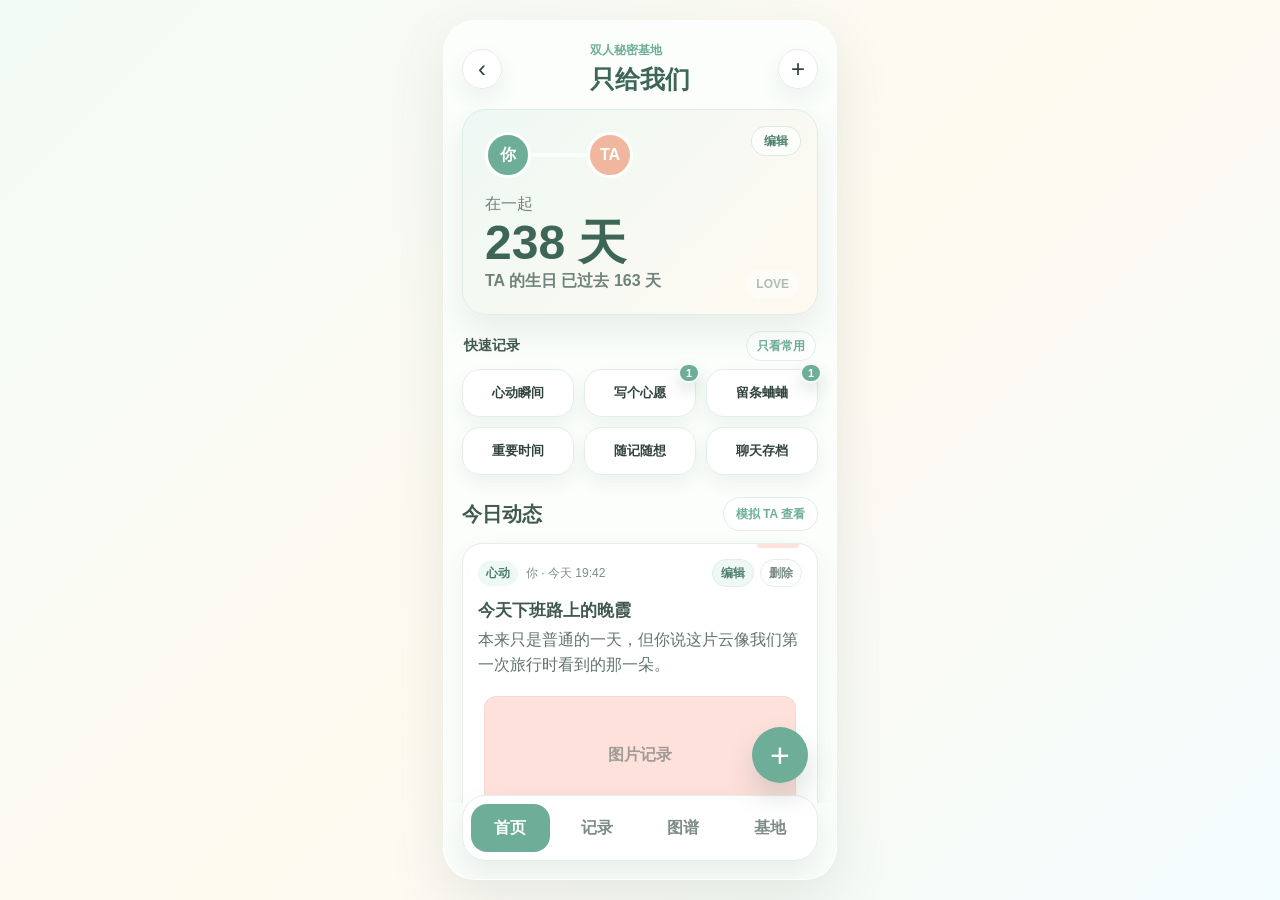
==== only-us-standalone.html @ 249660b0 "Update relationship app prototype" ====
﻿<!doctype html>
<html lang="zh-CN">
  <head>
    <meta charset="UTF-8" />
    <meta name="viewport" content="width=device-width, initial-scale=1.0" />
    <title>只给我们</title>
    <style>
:root {
  color-scheme: light;
  --bg: #f7fbf8;
  --surface: #ffffff;
  --ink: #31433d;
  --muted: #7d8d86;
  --line: #e3eee8;
  --primary: #6eae99;
  --primary-soft: #eef8f4;
  --rose-soft: #fff0ee;
  --cream-soft: #fff7df;
  --blue-soft: #eef8fb;
  --lavender-soft: #f6f3fb;
  --shadow: 0 20px 56px rgba(67, 101, 90, 0.12);
}

* {
  box-sizing: border-box;
}

body {
  min-height: 100vh;
  margin: 0;
  display: grid;
  place-items: center;
  background: linear-gradient(135deg, #f2fbf6 0%, #fffaf0 52%, #f2fbfd 100%);
  color: var(--ink);
  font-family:
    -apple-system, BlinkMacSystemFont, "Segoe UI", "PingFang SC", "Microsoft YaHei",
    sans-serif;
}

button,
input,
textarea {
  font: inherit;
}

button {
  cursor: pointer;
}

.phone-shell {
  width: min(430px, 100vw);
  min-height: 100vh;
  padding: 18px;
  display: grid;
  place-items: center;
}

.app-screen {
  position: relative;
  width: 100%;
  height: min(860px, calc(100vh - 36px));
  min-height: 680px;
  overflow: hidden;
  border: 1px solid rgba(255, 255, 255, 0.9);
  border-radius: 32px;
  background: #fbfefb;
  box-shadow: var(--shadow);
}

.topbar {
  height: 88px;
  padding: 18px 18px 10px;
  display: flex;
  align-items: center;
  justify-content: space-between;
}

.topbar h1,
.modal-header h2,
.section-heading h2,
.base-card h2 {
  margin: 0;
  letter-spacing: 0;
}

.topbar h1 {
  color: #3d6659;
  font-size: 25px;
}

.eyebrow {
  margin: 0 0 4px;
  color: var(--primary);
  font-size: 12px;
  font-weight: 800;
}

.icon-button {
  width: 40px;
  height: 40px;
  border: 1px solid var(--line);
  border-radius: 999px;
  background: rgba(255, 255, 255, 0.92);
  color: var(--ink);
  font-size: 24px;
  box-shadow: 0 10px 22px rgba(67, 101, 90, 0.08);
}

.view {
  display: none;
  height: calc(100% - 164px);
  padding: 0 18px 96px;
  overflow-y: auto;
}

.view.active {
  display: block;
}

.hero-panel {
  position: relative;
  overflow: hidden;
  padding: 22px;
  border: 1px solid #dceee6;
  border-radius: 24px;
  background: linear-gradient(135deg, #eef8f4 0%, #fffaf0 100%);
  box-shadow: 0 16px 34px rgba(67, 101, 90, 0.1);
}

.hero-edit {
  position: absolute;
  top: 16px;
  right: 16px;
  z-index: 1;
  min-height: 30px;
  padding: 0 12px;
  border: 1px solid rgba(110, 174, 153, 0.24);
  border-radius: 999px;
  background: rgba(255, 255, 255, 0.72);
  color: #4f806f;
  font-size: 12px;
  font-weight: 900;
}

.hero-panel::after {
  content: "LOVE";
  position: absolute;
  right: 18px;
  bottom: 16px;
  padding: 7px 10px;
  border-radius: 999px;
  background: rgba(255, 255, 255, 0.58);
  color: rgba(61, 102, 89, 0.42);
  font-size: 12px;
  font-weight: 900;
}

.avatar-row {
  display: flex;
  align-items: center;
  margin-bottom: 16px;
}

.avatar {
  width: 46px;
  height: 46px;
  display: grid;
  place-items: center;
  border: 3px solid #fff;
  border-radius: 50%;
  background: var(--primary);
  color: #fff;
  font-weight: 900;
}

.avatar.soft {
  background: #f0b79e;
}

.bind-line {
  width: 56px;
  height: 4px;
  border-radius: 999px;
  background: rgba(255, 255, 255, 0.8);
}

.hero-panel p {
  margin: 0;
  color: #6f827b;
}

.hero-panel strong {
  display: block;
  margin: 4px 0;
  color: #3d6659;
  font-size: 48px;
  line-height: 1;
}

#togetherDays {
  color: inherit;
  font-weight: inherit;
}

.hero-panel span {
  color: #6f827b;
  font-weight: 800;
}

.quick-header {
  display: flex;
  align-items: center;
  justify-content: space-between;
  margin: 16px 2px 8px;
  color: #405950;
  font-size: 14px;
  font-weight: 900;
}

.quick-header button {
  min-height: 30px;
  padding: 0 10px;
  border: 1px solid var(--line);
  border-radius: 999px;
  background: rgba(255, 255, 255, 0.86);
  color: var(--primary);
  font-size: 12px;
  font-weight: 900;
}

.join-card {
  display: grid;
  gap: 14px;
  margin-top: 18px;
  padding: 24px;
  border: 1px solid #dceee6;
  border-radius: 26px;
  background: linear-gradient(135deg, #ffffff 0%, #eef8f4 100%);
  box-shadow: 0 16px 34px rgba(67, 101, 90, 0.1);
}

.join-card h2 {
  margin: 0;
  color: #3d6659;
  font-size: 25px;
}

.join-card p {
  margin: 0;
  color: var(--muted);
  line-height: 1.6;
}

.join-field {
  margin-bottom: 0;
}

.text-button {
  min-height: 42px;
  border: 0;
  background: transparent;
  color: var(--primary);
  font-weight: 900;
}

.quick-strip {
  display: grid;
  grid-template-columns: repeat(3, minmax(0, 1fr));
  gap: 10px;
  margin: 0 0 22px;
}

.quick-strip.collapsed .optional-action {
  display: none;
}

.quick-action,
.section-heading button,
.type-picker button,
.media-button {
  border: 1px solid var(--line);
  background: rgba(255, 255, 255, 0.9);
  color: var(--ink);
}

.quick-action {
  position: relative;
  min-width: 0;
  min-height: 48px;
  border-radius: 18px;
  font-size: 13px;
  font-weight: 850;
  box-shadow: 0 8px 18px rgba(67, 101, 90, 0.07);
}

.quick-action:hover,
.record-folder:hover {
  transform: translateY(-1px);
}

.unread-badge {
  position: absolute;
  top: -7px;
  right: -5px;
  min-width: 20px;
  height: 20px;
  display: none;
  align-items: center;
  justify-content: center;
  padding: 0 6px;
  border: 2px solid rgba(255, 255, 255, 0.96);
  border-radius: 999px;
  background: var(--primary);
  color: #fff;
  font-size: 11px;
  font-weight: 900;
  line-height: 1;
  box-shadow: 0 8px 16px rgba(67, 101, 90, 0.16);
}

.unread-badge.show {
  display: flex;
}

.section-heading {
  display: flex;
  align-items: center;
  justify-content: space-between;
  margin-bottom: 12px;
}

.section-heading.roomy {
  margin: 10px 0 18px;
}

.section-heading.compact {
  margin-top: 18px;
}

.section-heading h2 {
  color: #405950;
  font-size: 20px;
}

.section-heading button {
  min-height: 34px;
  padding: 0 12px;
  border-radius: 999px;
  color: var(--primary);
  font-size: 12px;
  font-weight: 850;
}

.feed {
  display: grid;
  gap: 12px;
}

.feed-card {
  position: relative;
  padding: 15px;
  border: 1px solid var(--line);
  border-radius: 20px;
  background: rgba(255, 255, 255, 0.92);
  box-shadow: 0 10px 24px rgba(67, 101, 90, 0.07);
}

.feed-card::before {
  content: "";
  position: absolute;
  top: 0;
  right: 18px;
  width: 42px;
  height: 4px;
  border-radius: 0 0 999px 999px;
  background: var(--card-color, var(--primary-soft));
}

.feed-top,
.feed-meta,
.read-state {
  display: flex;
  align-items: center;
}

.feed-top {
  justify-content: space-between;
  gap: 12px;
}

.entry-actions {
  display: flex;
  flex-wrap: wrap;
  gap: 6px;
  justify-content: flex-end;
  max-width: 58%;
  flex-shrink: 0;
}

.entry-actions button {
  min-height: 28px;
  padding: 0 8px;
  border: 1px solid var(--line);
  border-radius: 999px;
  background: #fff;
  color: var(--muted);
  font-size: 12px;
  font-weight: 850;
}

.entry-actions button:first-child {
  background: var(--primary-soft);
  color: #4f806f;
}

.entry-actions .stamp-action {
  border-color: #f0d7a4;
  background: #fff7df;
  color: #8a6a22;
  box-shadow: 0 8px 16px rgba(138, 106, 34, 0.1);
}

.entry-actions .undo-stamp-action {
  border-color: #dceee6;
  background: #f8fcfa;
  color: #6f827b;
}

.feed-meta {
  gap: 8px;
  min-width: 0;
  flex-wrap: wrap;
  color: var(--muted);
  font-size: 12px;
}

.tag {
  padding: 4px 8px;
  border-radius: 999px;
  background: var(--primary-soft);
  color: #4f806f;
  font-weight: 850;
}

.feed-card h3 {
  margin: 12px 0 6px;
  color: #405950;
  font-size: 17px;
}

.date-pill {
  width: fit-content;
  max-width: 100%;
  margin: 0 0 8px;
  padding: 7px 10px;
  border-radius: 999px;
  background: var(--cream-soft);
  color: #82672c;
  font-size: 12px;
  font-weight: 900;
}

.wish-stamp {
  width: fit-content;
  margin: 0 0 8px;
  padding: 7px 12px;
  border: 2px solid #e7bd66;
  border-radius: 999px;
  color: #8a6a22;
  background: #fff7df;
  font-size: 13px;
  font-weight: 900;
  box-shadow: 0 8px 18px rgba(138, 106, 34, 0.12);
  transform: rotate(-4deg);
}

.feed-card p {
  margin: 0;
  color: #63736e;
  line-height: 1.55;
}

.whisper-cover {
  display: grid;
  gap: 8px;
  margin-top: 10px;
  padding: 16px;
  border: 1px dashed #d8cbe2;
  border-radius: 18px;
  background:
    repeating-linear-gradient(135deg, rgba(225, 212, 233, 0.42) 0 8px, rgba(255, 255, 255, 0.62) 8px 16px),
    #fbf8fc;
  color: #6d5d73;
  text-align: center;
}

.whisper-cover strong {
  color: #4f4058;
  font-size: 15px;
}

.whisper-cover span {
  color: #7e7184;
  font-size: 12px;
  font-weight: 850;
  line-height: 1.5;
}

.whisper-cover button {
  width: fit-content;
  min-height: 34px;
  justify-self: center;
  padding: 0 14px;
  border: 0;
  border-radius: 999px;
  background: #8d7897;
  color: #fff;
  font-size: 12px;
  font-weight: 900;
}

.photo-strip {
  height: 132px;
  margin-top: 12px;
  border: 6px solid #fff;
  border-radius: 18px;
  background: var(--card-color, var(--primary-soft));
  display: grid;
  place-items: center;
  color: rgba(64, 85, 79, 0.5);
  font-weight: 850;
  box-shadow: inset 0 0 0 1px rgba(67, 101, 90, 0.06);
}

.entry-image {
  display: block;
  width: 100%;
  max-height: 220px;
  margin-top: 12px;
  border: 6px solid #fff;
  border-radius: 18px;
  object-fit: cover;
  box-shadow: inset 0 0 0 1px rgba(67, 101, 90, 0.06);
}

.voice-pill {
  display: flex;
  align-items: center;
  gap: 10px;
  width: fit-content;
  margin-top: 12px;
  padding: 10px 14px;
  border-radius: 999px;
  background: var(--primary-soft);
  color: #4f806f;
  font-weight: 850;
}

.voice-pill::before {
  content: "";
  width: 10px;
  height: 10px;
  border-radius: 50%;
  background: currentColor;
}

.entry-audio {
  width: 100%;
  margin-top: 12px;
}

.read-state {
  justify-content: space-between;
  margin-top: 14px;
  padding-top: 12px;
  border-top: 1px solid var(--line);
  color: var(--muted);
  font-size: 12px;
  font-weight: 800;
}

.read-state strong {
  color: #5f9a86;
}

.reaction-row {
  display: flex;
  flex-wrap: wrap;
  gap: 8px;
  margin-top: 10px;
}

.reaction-row button {
  min-height: 32px;
  display: inline-flex;
  align-items: center;
  gap: 5px;
  padding: 0 10px;
  border: 1px solid #e3eee8;
  border-radius: 999px;
  background: #fff;
  color: #7d8d86;
  font-size: 12px;
  font-weight: 850;
}

.reaction-row button.active {
  border-color: #b8dacd;
  background: #eef8f4;
  color: #4f806f;
  box-shadow: 0 8px 16px rgba(67, 101, 90, 0.08);
}

.reaction-row span {
  font-size: 15px;
  line-height: 1;
}

.reaction-row em {
  font-style: normal;
}

.graph-summary {
  display: grid;
  gap: 6px;
  margin-bottom: 14px;
  padding: 14px;
  border: 1px solid var(--line);
  border-radius: 18px;
  background: rgba(255, 255, 255, 0.88);
  color: var(--muted);
  font-size: 13px;
  line-height: 1.5;
}

.graph-summary strong {
  color: #405950;
  font-size: 16px;
}

.graph-stage {
  position: relative;
  height: 230px;
  margin-bottom: 8px;
  overflow: hidden;
  border: 1px solid var(--line);
  border-radius: 24px;
  background:
    linear-gradient(90deg, rgba(227, 238, 232, 0.52) 1px, transparent 1px),
    linear-gradient(rgba(227, 238, 232, 0.52) 1px, transparent 1px),
    rgba(255, 255, 255, 0.86);
  background-size: 38px 38px;
}

.graph-stage::before,
.graph-stage::after {
  content: "";
  position: absolute;
  inset: 48px 42px;
  border: 1px dashed rgba(110, 174, 153, 0.25);
  border-radius: 50%;
}

.graph-stage::after {
  inset: 76px 78px;
}

.graph-node {
  position: absolute;
  width: var(--size);
  height: var(--size);
  transform: translate(-50%, -50%);
  border: 1px solid #d8ebe4;
  border-radius: 50%;
  background: #fff;
  color: #4f806f;
  font-size: 12px;
  font-weight: 900;
  box-shadow: 0 10px 22px rgba(67, 101, 90, 0.1);
}

.graph-node.active {
  border-color: var(--primary);
  background: var(--primary-soft);
  color: #335f50;
}

.keyword-list {
  display: grid;
  gap: 10px;
}

.keyword-card {
  display: grid;
  grid-template-columns: 1fr auto;
  gap: 10px;
  align-items: center;
  padding: 12px;
  border: 1px solid var(--line);
  border-radius: 18px;
  background: rgba(255, 255, 255, 0.92);
}

.keyword-card.active {
  border-color: #b8dacd;
  background: #f8fcfa;
}

.keyword-main {
  min-width: 0;
  border: 0;
  background: transparent;
  color: var(--ink);
  text-align: left;
}

.keyword-main strong,
.keyword-main span {
  display: block;
}

.keyword-main strong {
  margin-bottom: 4px;
  color: #405950;
  font-size: 15px;
}

.keyword-main span {
  overflow: hidden;
  color: var(--muted);
  font-size: 12px;
  text-overflow: ellipsis;
  white-space: nowrap;
}

.keyword-actions {
  display: flex;
  gap: 6px;
}

.keyword-actions button {
  min-height: 32px;
  padding: 0 9px;
  border: 1px solid var(--line);
  border-radius: 999px;
  background: #fff;
  color: var(--muted);
  font-size: 12px;
  font-weight: 850;
}

.keyword-actions button:first-child {
  background: var(--primary-soft);
  color: #4f806f;
}

.related-panel {
  margin-top: 14px;
  padding: 14px;
  border: 1px solid var(--line);
  border-radius: 20px;
  background: rgba(255, 255, 255, 0.9);
}

.related-item {
  display: grid;
  gap: 4px;
  padding: 10px 0;
  border-top: 1px solid var(--line);
}

.related-item:first-child {
  border-top: 0;
}

.related-item strong {
  color: #405950;
  font-size: 14px;
}

.related-item span,
.empty-text {
  color: var(--muted);
  font-size: 12px;
}

.record-grid {
  display: grid;
  gap: 10px;
  margin-bottom: 16px;
}

.record-grid[hidden] {
  display: none;
}

.record-folder {
  position: relative;
  min-height: 94px;
  display: grid;
  grid-template-columns: 42px 1fr auto;
  gap: 12px;
  align-items: center;
  overflow: hidden;
  padding: 14px;
  border: 1px solid var(--line);
  border-radius: 20px;
  background: rgba(255, 255, 255, 0.92);
  color: var(--ink);
  text-align: left;
  box-shadow: 0 10px 24px rgba(67, 101, 90, 0.07);
}

.record-folder::before {
  content: "";
  position: absolute;
  inset: 0 auto 0 0;
  width: 5px;
  background: var(--folder-color);
}

.record-folder::after {
  content: "";
  position: absolute;
  right: 0;
  bottom: 0;
  width: var(--folder-size);
  height: 4px;
  border-radius: 999px 0 0 0;
  background: var(--folder-color);
}

.folder-icon {
  width: 42px;
  height: 42px;
  display: grid;
  place-items: center;
  border-radius: 14px;
  background: var(--folder-color);
  font-size: 21px;
}

.folder-main {
  min-width: 0;
  display: block;
}

.folder-main strong,
.folder-main em {
  display: block;
}

.folder-main strong {
  color: #405950;
  font-size: 16px;
}

.folder-main em {
  margin-top: 4px;
  overflow: hidden;
  color: var(--muted);
  font-size: 12px;
  font-style: normal;
  text-overflow: ellipsis;
  white-space: nowrap;
}

.folder-stats {
  display: grid;
  justify-items: end;
  color: var(--muted);
}

.folder-stats b {
  color: #405950;
  font-size: 22px;
}

.folder-stats small {
  font-size: 11px;
  font-weight: 900;
}

.folder-badge {
  position: absolute;
  top: 10px;
  right: 10px;
  min-width: 18px;
  height: 18px;
  display: grid;
  place-items: center;
  padding: 0 5px;
  border-radius: 999px;
  background: var(--primary);
  color: #fff;
  font-size: 10px;
  font-style: normal;
  font-weight: 900;
}

.folder-comments {
  grid-column: 2 / -1;
  width: fit-content;
  padding: 4px 8px;
  border-radius: 999px;
  background: var(--primary-soft);
  color: #4f806f;
  font-size: 11px;
  font-weight: 900;
}

.record-detail {
  display: grid;
  gap: 12px;
}

.record-detail-head {
  display: flex;
  align-items: center;
  gap: 12px;
  padding: 14px;
  border: 1px solid var(--line);
  border-radius: 20px;
  background: rgba(255, 255, 255, 0.88);
}

.record-detail-head > div {
  min-width: 0;
  flex: 1;
}

.record-detail-head h3 {
  margin: 0 0 4px;
  color: #405950;
  font-size: 18px;
}

.record-detail-head span {
  color: var(--muted);
  font-size: 12px;
  font-weight: 850;
}

.record-detail-head button {
  min-height: 36px;
  flex-shrink: 0;
  padding: 0 13px;
  border: 0;
  border-radius: 999px;
  background: var(--primary);
  color: #fff;
  font-size: 12px;
  font-weight: 900;
}

.record-detail-head .record-back {
  width: 42px;
  padding: 0;
  border: 1px solid var(--line);
  background: #fff;
  color: var(--primary);
}

.record-empty-state {
  display: grid;
  gap: 6px;
  padding: 18px;
  border: 1px dashed #cfe4dc;
  border-radius: 18px;
  background: rgba(255, 255, 255, 0.7);
  color: var(--muted);
  text-align: center;
}

.record-empty-state strong {
  color: #405950;
  font-size: 15px;
}

.record-empty-state span {
  font-size: 12px;
  line-height: 1.5;
}

.record-history {
  display: grid;
  gap: 10px;
}

.compact-card {
  padding: 13px;
  border-radius: 18px;
  box-shadow: 0 8px 18px rgba(67, 101, 90, 0.06);
}

.comment-thread {
  display: grid;
  gap: 8px;
  margin-top: 12px;
  padding-top: 12px;
  border-top: 1px solid var(--line);
}

.comment-item {
  display: grid;
  grid-template-columns: auto 1fr;
  gap: 8px;
  align-items: start;
  padding: 8px 10px;
  border-radius: 14px;
  background: #f8fcfa;
  color: #63736e;
  font-size: 12px;
}

.comment-item strong {
  color: #4f806f;
}

.comment-empty {
  color: var(--muted);
  font-size: 12px;
}

.comment-box {
  display: grid;
  grid-template-columns: 1fr auto;
  gap: 8px;
}

.comment-box input {
  min-width: 0;
  height: 36px;
  padding: 0 12px;
  border: 1px solid var(--line);
  border-radius: 999px;
  background: #fff;
  color: var(--ink);
  outline: none;
}

.comment-box button {
  min-height: 36px;
  padding: 0 12px;
  border: 0;
  border-radius: 999px;
  background: var(--primary);
  color: #fff;
  font-size: 12px;
  font-weight: 900;
}

.empty-folder {
  padding: 18px;
  border: 1px dashed #cfe4dc;
  border-radius: 18px;
  background: rgba(255, 255, 255, 0.72);
  color: var(--muted);
  text-align: center;
  font-size: 13px;
  font-weight: 850;
}

.coral {
  --module-tint: var(--rose-soft);
}

.mint {
  --module-tint: var(--primary-soft);
}

.gold {
  --module-tint: var(--cream-soft);
}

.blue {
  --module-tint: var(--blue-soft);
}

.plum {
  --module-tint: var(--lavender-soft);
}

.base-card {
  padding: 22px;
  border: 1px solid var(--line);
  border-radius: 22px;
  background: rgba(255, 255, 255, 0.92);
  box-shadow: 0 10px 24px rgba(67, 101, 90, 0.07);
}

.base-card p {
  color: var(--muted);
  line-height: 1.6;
}

.invite-code {
  margin: 18px 0;
  padding: 18px;
  border: 2px dashed #a9cdbd;
  border-radius: 20px;
  background: var(--primary-soft);
  color: #4f806f;
  font-size: 30px;
  font-weight: 900;
  text-align: center;
}

.primary-button {
  min-height: 48px;
  padding: 0 18px;
  border: 0;
  border-radius: 18px;
  background: var(--primary);
  color: #fff;
  font-weight: 900;
}

.primary-button.full {
  width: 100%;
}

.setting-list {
  display: grid;
  gap: 10px;
  margin-top: 16px;
}

.setting-list button {
  min-height: 56px;
  display: flex;
  align-items: center;
  justify-content: space-between;
  padding: 0 16px;
  border: 1px solid var(--line);
  border-radius: 18px;
  background: rgba(255, 255, 255, 0.9);
  color: var(--ink);
  font-weight: 850;
}

.setting-list span {
  color: var(--muted);
  font-size: 13px;
  font-weight: 600;
}

.tabbar {
  position: absolute;
  right: 18px;
  bottom: 18px;
  left: 18px;
  height: 66px;
  display: grid;
  grid-template-columns: repeat(4, 1fr);
  gap: 8px;
  padding: 8px;
  border: 1px solid var(--line);
  border-radius: 24px;
  background: rgba(255, 255, 255, 0.92);
  backdrop-filter: blur(16px);
  box-shadow: 0 14px 30px rgba(67, 101, 90, 0.1);
}

.tab {
  border: 0;
  border-radius: 16px;
  background: transparent;
  color: var(--muted);
  font-weight: 900;
}

.tab.active {
  background: var(--primary);
  color: #fff;
}

.compose-fab {
  position: absolute;
  right: 28px;
  bottom: 96px;
  width: 56px;
  height: 56px;
  border: 0;
  border-radius: 50%;
  background: var(--primary);
  color: #fff;
  font-size: 34px;
  line-height: 1;
  box-shadow: 0 14px 28px rgba(67, 101, 90, 0.2);
}

.modal-backdrop {
  position: fixed;
  inset: 0;
  display: none;
  place-items: center;
  padding: 18px;
  background: rgba(61, 82, 75, 0.22);
  backdrop-filter: blur(8px);
}

.modal-backdrop.active {
  display: grid;
}

.modal-card {
  width: min(390px, calc(100vw - 36px));
  padding: 18px;
  border: 1px solid var(--line);
  border-radius: 28px;
  background: #fff;
  box-shadow: var(--shadow);
}

.invite-modal-card {
  max-height: calc(100vh - 36px);
  overflow-y: auto;
}

.modal-header {
  display: flex;
  align-items: center;
  justify-content: space-between;
  margin-bottom: 14px;
}

.type-picker {
  display: grid;
  grid-template-columns: repeat(3, 1fr);
  gap: 6px;
  margin-bottom: 14px;
}

.type-picker button {
  min-height: 36px;
  border-radius: 999px;
  font-size: 12px;
  font-weight: 850;
}

.type-picker button.active {
  border-color: transparent;
  background: var(--primary);
  color: #fff;
}

.field {
  display: grid;
  gap: 7px;
  margin-bottom: 12px;
  color: var(--muted);
  font-size: 13px;
  font-weight: 850;
}

.field input,
.field textarea {
  width: 100%;
  border: 1px solid var(--line);
  border-radius: 18px;
  background: #ffffff;
  color: var(--ink);
  outline: none;
}

.field input {
  height: 46px;
  padding: 0 14px;
}

.field textarea {
  resize: none;
  padding: 12px 14px;
}

.date-options {
  display: none;
  gap: 10px;
  margin-bottom: 12px;
  padding: 12px;
  border: 1px solid var(--line);
  border-radius: 18px;
  background: #fffaf0;
}

.date-options.active {
  display: grid;
}

.date-options .field {
  margin-bottom: 0;
}

.home-date-toggle {
  display: flex;
  align-items: center;
  gap: 8px;
  color: #82672c;
  font-size: 13px;
  font-weight: 900;
}

.home-date-toggle input {
  width: 18px;
  height: 18px;
  accent-color: var(--primary);
}

.media-row {
  display: grid;
  grid-template-columns: 1fr 1fr;
  gap: 10px;
  margin-bottom: 12px;
}

.media-button {
  min-height: 44px;
  border-radius: 16px;
  font-weight: 850;
}

.media-button.active {
  border-color: #a9cdbd;
  background: var(--primary-soft);
  color: #4f806f;
}

.image-preview {
  display: none;
  gap: 10px;
  margin-bottom: 12px;
  padding: 10px;
  border: 1px solid var(--line);
  border-radius: 18px;
  background: #f8fcfa;
}

.image-preview.active {
  display: grid;
}

.image-preview img {
  width: 100%;
  max-height: 180px;
  border-radius: 14px;
  object-fit: cover;
}

.image-preview button {
  min-height: 36px;
  border: 1px solid var(--line);
  border-radius: 999px;
  background: #fff;
  color: var(--muted);
  font-weight: 850;
}

.invite-preview {
  margin: 8px 0 14px;
  padding: 10px;
  border: 1px solid var(--line);
  border-radius: 22px;
  background: #f8fcfa;
}

.invite-preview img {
  display: block;
  width: 100%;
  border-radius: 18px;
  background: #fff;
}

.invite-actions {
  display: grid;
  grid-template-columns: 1fr 1fr;
  gap: 10px;
}

.share-hint {
  margin: 10px 0 0;
  color: var(--muted);
  font-size: 12px;
  line-height: 1.45;
  text-align: center;
}

.voice-preview {
  display: none;
  align-items: center;
  gap: 10px;
  margin-bottom: 14px;
  padding: 12px;
  border-radius: 18px;
  background: var(--primary-soft);
}

.voice-preview.active {
  display: flex;
}

.voice-preview span {
  width: 34px;
  height: 20px;
  border-radius: 999px;
  background: repeating-linear-gradient(90deg, var(--primary) 0 3px, transparent 3px 7px);
}

.voice-preview small {
  color: var(--muted);
}

.voice-preview audio {
  grid-column: 1 / -1;
  width: 100%;
}

.toast {
  position: fixed;
  left: 50%;
  bottom: 28px;
  transform: translateX(-50%) translateY(16px);
  max-width: min(340px, calc(100vw - 32px));
  padding: 12px 16px;
  border-radius: 999px;
  background: rgba(49, 67, 61, 0.92);
  color: #fff;
  opacity: 0;
  pointer-events: none;
  transition: 180ms ease;
  font-size: 14px;
  font-weight: 850;
  text-align: center;
}

.toast.show {
  opacity: 1;
  transform: translateX(-50%) translateY(0);
}

@media (max-width: 460px) {
  .phone-shell {
    padding: 0;
  }

  .app-screen {
    height: 100vh;
    min-height: 100vh;
    border: 0;
    border-radius: 0;
  }
}

</style>
  </head>
  <body>
    <main class="phone-shell" aria-label="只给我们小程序原型">
      <section class="app-screen" id="app">
        <header class="topbar">
          <button class="icon-button" id="backButton" aria-label="返回">‹</button>
          <div>
            <p class="eyebrow">双人秘密基地</p>
            <h1>只给我们</h1>
          </div>
          <button class="icon-button" id="inviteButton" aria-label="邀请另一半">+</button>
        </header>

        <section class="view" id="joinView">
          <div class="join-card">
            <p class="eyebrow">收到邀请了吗</p>
            <h2>输入口令进入双人基地</h2>
            <p>对方分享给你的邀请卡片里会有一串口令。输入后就可以看到同一个秘密空间。</p>
            <label class="field join-field">
              <span>基地口令</span>
              <input id="joinCodeInput" maxlength="16" placeholder="例如 LOVE-0626" />
            </label>
            <button class="primary-button full" id="joinBaseButton">确认加入</button>
            <button class="text-button" id="previewDemoButton">先看看演示空间</button>
          </div>
        </section>

        <section class="view active" id="homeView">
          <div class="hero-panel">
            <button class="hero-edit" id="editProfileButton">编辑</button>
            <div class="avatar-row" aria-label="双人昵称">
              <div class="avatar" id="meAvatar">你</div>
              <div class="bind-line"></div>
              <div class="avatar soft" id="partnerAvatar">TA</div>
            </div>
            <p>在一起</p>
            <strong><span id="togetherDays">238</span> 天</strong>
            <span id="heroReminder">距离 TA 的生日还有 12 天</span>
          </div>

          <div class="quick-header">
            <span>快速记录</span>
            <button id="toggleQuickButton">只看常用</button>
          </div>
          <div class="quick-strip">
            <button class="quick-action" data-compose="moment" data-unread-type="moment">
              <span class="unread-badge" aria-label="未读心动瞬间"></span>
              心动瞬间
            </button>
            <button class="quick-action" data-compose="wish" data-unread-type="wish">
              <span class="unread-badge" aria-label="未读心愿"></span>
              写个心愿
            </button>
            <button class="quick-action" data-compose="whisper" data-unread-type="whisper">
              <span class="unread-badge" aria-label="未读蛐蛐"></span>
              留条蛐蛐
            </button>
            <button class="quick-action optional-action" data-compose="date" data-unread-type="date">
              <span class="unread-badge" aria-label="未读重要时间"></span>
              重要时间
            </button>
            <button class="quick-action optional-action" data-compose="note" data-unread-type="note">
              <span class="unread-badge" aria-label="未读随记随想"></span>
              随记随想
            </button>
            <button class="quick-action optional-action" data-compose="chat" data-unread-type="chat">
              <span class="unread-badge" aria-label="未读聊天存档"></span>
              聊天存档
            </button>
          </div>

          <div class="section-heading">
            <h2>今日动态</h2>
            <button id="markReadButton">模拟 TA 查看</button>
          </div>
          <div class="feed" id="feedList"></div>
        </section>

        <section class="view" id="recordView">
          <div class="section-heading roomy">
            <div>
              <p class="eyebrow">记录抽屉</p>
              <h2>把小事放进这里</h2>
            </div>
            <button id="recordAddButton">新建记录</button>
          </div>
          <div class="record-grid" id="recordModuleGrid"></div>
          <div class="record-detail" id="recordDetail"></div>
        </section>

        <section class="view" id="graphView">
          <div class="section-heading roomy">
            <div>
              <p class="eyebrow">关键词花园</p>
              <h2>自动生成的记忆图谱</h2>
            </div>
          </div>
          <div class="graph-summary">
            <strong id="graphSummary">正在整理你们的高频词</strong>
            <span>所有记录和粘贴的聊天文字都会进入分析；你只需要在这里保留或删除词条。</span>
          </div>
          <div class="graph-stage" id="graphStage"></div>
          <div class="section-heading compact">
            <h2>高频词条</h2>
            <button id="resetGraphButton">恢复已删词</button>
          </div>
          <div class="keyword-list" id="keywordList"></div>
          <div class="related-panel">
            <p class="eyebrow" id="relatedTitle">词条内容</p>
            <div id="relatedEntries"></div>
          </div>
        </section>

        <section class="view" id="baseView">
          <div class="base-card">
            <p class="eyebrow">基地状态</p>
            <h2>已绑定双人空间</h2>
            <div class="invite-code">LOVE-0626</div>
            <p>把邀请链接发给另一半后，对方确认加入，就能共同更新和看见这里的所有记录。</p>
            <button class="primary-button" id="copyInviteButton">生成邀请卡片</button>
          </div>

          <div class="setting-list">
            <button id="openJoinButton">输入口令加入 <span>LOVE-0626</span></button>
            <button>更换基地背景 <span>暖光日记</span></button>
            <button>提醒设置 <span>纪念日前 1 天</span></button>
            <button>语音偏好 <span>最长 60 秒</span></button>
            <button>浏览记录 <span>开启</span></button>
          </div>
        </section>

        <nav class="tabbar" aria-label="底部导航">
          <button class="tab active" data-tab="home">首页</button>
          <button class="tab" data-tab="record">记录</button>
          <button class="tab" data-tab="graph">图谱</button>
          <button class="tab" data-tab="base">基地</button>
        </nav>

        <button class="compose-fab" id="composeFab" aria-label="记录一下">+</button>
      </section>
    </main>

    <div class="modal-backdrop" id="composeModal" aria-hidden="true">
      <section class="modal-card" role="dialog" aria-modal="true" aria-labelledby="modalTitle">
        <div class="modal-header">
          <div>
            <p class="eyebrow" id="modalType">发布记录</p>
            <h2 id="modalTitle">记录一下</h2>
          </div>
          <button class="icon-button" id="closeModal" aria-label="关闭">×</button>
        </div>

        <div class="type-picker" id="typePicker">
          <button data-type="moment">Moments</button>
          <button data-type="wish">心愿</button>
          <button data-type="date">时间</button>
          <button data-type="note">随记</button>
          <button data-type="whisper">蛐蛐</button>
          <button data-type="chat">聊天</button>
        </div>

        <label class="field">
          <span>标题</span>
          <input id="entryTitle" maxlength="24" placeholder="给这条记录起个名字" />
        </label>

        <label class="field">
          <span>内容</span>
          <textarea id="entryBody" rows="4" maxlength="160" placeholder="写下只给 TA 看的话"></textarea>
        </label>

        <div class="date-options" id="dateOptions">
          <label class="field">
            <span>具体日期</span>
            <input id="eventDateInput" type="date" />
          </label>
          <label class="home-date-toggle">
            <input id="showOnHomeInput" type="checkbox" />
            <span>把这个重要时间显示在首页</span>
          </label>
        </div>

        <div class="media-row">
          <button class="media-button" id="imageToggle">添加图片</button>
          <button class="media-button" id="voiceToggle">开始录音</button>
        </div>
        <input id="imageInput" type="file" accept="image/*" capture="environment" hidden />
        <div class="image-preview" id="imagePreview"></div>

        <div class="voice-preview" id="voicePreview">
          <span></span>
          <strong id="voiceDuration">0:00</strong>
          <small id="voiceStatus">录音会随记录一起发送</small>
          <audio id="voicePlayer" controls></audio>
        </div>

        <button class="primary-button full" id="publishButton">发布到基地</button>
      </section>
    </div>

    <div class="modal-backdrop" id="inviteModal" aria-hidden="true">
      <section class="modal-card invite-modal-card" role="dialog" aria-modal="true" aria-labelledby="inviteModalTitle">
        <div class="modal-header">
          <div>
            <p class="eyebrow">邀请卡片</p>
            <h2 id="inviteModalTitle">把 TA 带进基地</h2>
          </div>
          <button class="icon-button" id="closeInviteModal" aria-label="关闭">×</button>
        </div>

        <div class="invite-preview">
          <img id="inviteImage" alt="只给我们的邀请卡片" />
        </div>

        <div class="invite-actions">
          <button class="primary-button" id="shareInviteButton">分享图片</button>
          <button class="media-button" id="downloadInviteButton">下载图片</button>
        </div>
        <p class="share-hint">手机浏览器会优先调起系统分享；电脑端会下载邀请图片。</p>
      </section>
    </div>

    <div class="modal-backdrop" id="profileModal" aria-hidden="true">
      <section class="modal-card" role="dialog" aria-modal="true" aria-labelledby="profileModalTitle">
        <div class="modal-header">
          <div>
            <p class="eyebrow">首页资料</p>
            <h2 id="profileModalTitle">编辑你们的信息</h2>
          </div>
          <button class="icon-button" id="closeProfileModal" aria-label="关闭">×</button>
        </div>

        <label class="field">
          <span>我的昵称</span>
          <input id="meNameInput" maxlength="8" placeholder="例如 小王" />
        </label>
        <label class="field">
          <span>TA 的昵称</span>
          <input id="partnerNameInput" maxlength="8" placeholder="例如 小余" />
        </label>
        <label class="field">
          <span>在一起天数</span>
          <input id="daysInput" type="number" min="0" max="99999" inputmode="numeric" placeholder="238" />
        </label>

        <button class="primary-button full" id="saveProfileButton">保存</button>
      </section>
    </div>

    <div class="toast" id="toast"></div>

    <script>
const typeMap = {
  moment: { label: "Moments", title: "记录心动瞬间", tag: "心动", color: "#ffe1dc", icon: "✨", desc: "心动或感动的瞬间" },
  wish: { label: "心语心愿", title: "写下一个心愿", tag: "心愿", color: "#cde8dc", icon: "🎁", desc: "想要、期待与暗示" },
  date: { label: "重要时间", title: "添加重要时间", tag: "时间", color: "#f4d48b", icon: "⏳", desc: "生日、纪念日、倒计时" },
  note: { label: "随记随想", title: "存进碎片抽屉", tag: "随记", color: "#cfe2ef", icon: "💭", desc: "聊天、灵感、日常碎片" },
  whisper: { label: "蛐蛐", title: "留一条悄悄话", tag: "蛐蛐", color: "#e1d4e9", icon: "🤫", desc: "准备好再拆开的悄悄话" },
  chat: { label: "聊天存档", title: "粘贴微信聊天记录", tag: "聊天", color: "#ddf3ee", icon: "💬", desc: "粘贴微信聊天记录" },
};

const recordTypes = ["moment", "wish", "date", "note", "whisper", "chat"];
const reactionTypes = [
  { key: "like", emoji: "👍", label: "点赞" },
  { key: "cry", emoji: "🥹", label: "哭哭" },
  { key: "laugh", emoji: "😆", label: "大笑" },
];

let currentType = "moment";
let selectedImageUrl = "";
let selectedImageName = "";
let recordedAudioUrl = "";
let recordedAudioBlob = null;
let mediaRecorder = null;
let recordingStartedAt = 0;
let recordingTimer = null;
let isRecording = false;
let selectedKeyword = "";
let selectedRecordType = "moment";
let recordMode = "overview";
let editingEntryId = null;
let composerReturnView = "home";
let isJoined = true;
let quickExpanded = true;
let homeDateEntryId = null;
const inviteCode = "LOVE-0626";
const inviteUrl = "https://wy1104756157.github.io/only-us-app/?invite=LOVE-0626";
const removedKeywords = new Set();
const keptKeywords = new Set();
const keywordRenames = new Map();
const coupleProfile = {
  meName: "你",
  partnerName: "TA",
  days: 238,
};

const savedProfile = localStorage.getItem("onlyUsProfile");
if (savedProfile) {
  try {
    Object.assign(coupleProfile, JSON.parse(savedProfile));
  } catch (error) {
    localStorage.removeItem("onlyUsProfile");
  }
}

const keywordSeeds = [
  "晚霞",
  "旅行",
  "第一次旅行",
  "周末",
  "日料",
  "生日",
  "委屈",
  "抱一下",
  "想你",
  "火锅",
  "花店",
  "海边",
  "礼物",
  "约会",
  "下班",
  "聊天",
  "心愿",
  "纪念日",
  "和好",
  "撒娇",
  "拥抱",
  "照片",
  "晚安",
  "见面",
];

const entries = [
  {
    id: 1,
    type: "moment",
    author: "你",
    title: "今天下班路上的晚霞",
    body: "本来只是普通的一天，但你说这片云像我们第一次旅行时看到的那一朵。",
    time: "今天 19:42",
    image: true,
    imageUrl: "",
    voice: false,
    state: "TA 已看 · 20:16",
    unreadForMe: false,
    comments: [
      { author: "TA", text: "这张晚霞我也还记得。", time: "20:18" },
    ],
  },
  {
    id: 2,
    type: "wish",
    author: "TA",
    title: "周末想去吃那家日料",
    body: "不是一定要去啦，只是突然很想和你坐在吧台边慢慢吃一顿。",
    time: "今天 15:08",
    image: false,
    voice: true,
    audioUrl: "",
    state: "你已认领 · 等待完成",
    wishCompleted: false,
    unreadForMe: true,
    comments: [],
  },
  {
    id: 3,
    type: "whisper",
    author: "你",
    title: "有一条悄悄话",
    body: "昨天那件事我其实还有一点点委屈，但我不是想吵架，只是想被你好好抱一下。",
    time: "昨天 23:18",
    image: false,
    voice: true,
    audioUrl: "",
    state: "等待 TA 拆开",
    locked: true,
    unreadForMe: false,
    comments: [],
  },
  {
    id: 4,
    type: "date",
    author: "你",
    title: "TA 的生日",
    body: "每年都想认真准备的小日子。",
    time: "6月26日",
    image: false,
    voice: false,
    state: "首页倒计时中",
    eventDate: "2026-06-26",
    showOnHome: true,
    unreadForMe: false,
    comments: [],
  },
  {
    id: 5,
    type: "whisper",
    author: "TA",
    title: "有一条给你的蛐蛐",
    body: "今天想说一句认真话：我很喜欢你把小事也放在心上的样子。",
    time: "今天 21:06",
    image: false,
    voice: false,
    state: "等待你拆开",
    locked: true,
    unreadForMe: true,
    comments: [],
  },
];
homeDateEntryId = entries.find((entry) => entry.type === "date" && entry.showOnHome)?.id || null;

const views = {
  join: document.querySelector("#joinView"),
  home: document.querySelector("#homeView"),
  record: document.querySelector("#recordView"),
  graph: document.querySelector("#graphView"),
  base: document.querySelector("#baseView"),
};

const tabs = [...document.querySelectorAll(".tab")];
const feedList = document.querySelector("#feedList");
const recordModuleGrid = document.querySelector("#recordModuleGrid");
const recordDetail = document.querySelector("#recordDetail");
const modal = document.querySelector("#composeModal");
const typePicker = document.querySelector("#typePicker");
const modalType = document.querySelector("#modalType");
const modalTitle = document.querySelector("#modalTitle");
const entryTitle = document.querySelector("#entryTitle");
const entryBody = document.querySelector("#entryBody");
const dateOptions = document.querySelector("#dateOptions");
const eventDateInput = document.querySelector("#eventDateInput");
const showOnHomeInput = document.querySelector("#showOnHomeInput");
const imageInput = document.querySelector("#imageInput");
const imageToggle = document.querySelector("#imageToggle");
const voiceToggle = document.querySelector("#voiceToggle");
const voicePreview = document.querySelector("#voicePreview");
const imagePreview = document.querySelector("#imagePreview");
const voiceDuration = document.querySelector("#voiceDuration");
const voiceStatus = document.querySelector("#voiceStatus");
const voicePlayer = document.querySelector("#voicePlayer");
const toast = document.querySelector("#toast");
const unreadBadges = [...document.querySelectorAll("[data-unread-type]")];
const graphStage = document.querySelector("#graphStage");
const keywordList = document.querySelector("#keywordList");
const relatedEntries = document.querySelector("#relatedEntries");
const relatedTitle = document.querySelector("#relatedTitle");
const graphSummary = document.querySelector("#graphSummary");
const inviteModal = document.querySelector("#inviteModal");
const inviteImage = document.querySelector("#inviteImage");
const shareInviteButton = document.querySelector("#shareInviteButton");
const downloadInviteButton = document.querySelector("#downloadInviteButton");
const joinCodeInput = document.querySelector("#joinCodeInput");
const profileModal = document.querySelector("#profileModal");
const meNameInput = document.querySelector("#meNameInput");
const partnerNameInput = document.querySelector("#partnerNameInput");
const daysInput = document.querySelector("#daysInput");
const toggleQuickButton = document.querySelector("#toggleQuickButton");
const quickStrip = document.querySelector(".quick-strip");
let inviteImageBlob = null;
let inviteImageUrl = "";

function getShortName(name, fallback) {
  return (name || fallback).trim().slice(0, 2) || fallback;
}

function getPartnerName() {
  return coupleProfile.partnerName.trim() || "TA";
}

function getAuthorName(author) {
  if (author === "你") return coupleProfile.meName.trim() || "你";
  if (author === "TA") return getPartnerName();
  return author;
}

function getDateEntryForHome() {
  return entries.find((entry) => entry.type === "date" && entry.id === homeDateEntryId)
    || entries.find((entry) => entry.type === "date" && entry.showOnHome)
    || null;
}

function getDaysUntil(dateString) {
  if (!dateString) return null;
  const target = new Date(`${dateString}T00:00:00`);
  if (Number.isNaN(target.getTime())) return null;
  const today = new Date();
  const start = new Date(today.getFullYear(), today.getMonth(), today.getDate());
  return Math.ceil((target - start) / 86400000);
}

function getDateReminderText(entry) {
  if (!entry) return `距离 ${getPartnerName()} 的生日还有 12 天`;
  const days = getDaysUntil(entry.eventDate);
  if (days === null) return entry.title;
  if (days === 0) return `今天是 ${entry.title}`;
  if (days > 0) return `距离 ${entry.title} 还有 ${days} 天`;
  return `${entry.title} 已过去 ${Math.abs(days)} 天`;
}

function syncHomeDateSelection(selectedId) {
  homeDateEntryId = selectedId || null;
  entries.forEach((entry) => {
    if (entry.type === "date") {
      entry.showOnHome = Boolean(selectedId && entry.id === selectedId);
      if (entry.showOnHome) entry.state = "首页倒计时中";
    }
  });
}

function renderProfile() {
  const meName = coupleProfile.meName.trim() || "你";
  const partnerName = getPartnerName();
  document.querySelector("#meAvatar").textContent = getShortName(meName, "你");
  document.querySelector("#partnerAvatar").textContent = getShortName(partnerName, "TA");
  document.querySelector("#togetherDays").textContent = String(Math.max(0, Number(coupleProfile.days) || 0));
  document.querySelector("#heroReminder").textContent = getDateReminderText(getDateEntryForHome());
}

function openProfileEditor() {
  meNameInput.value = coupleProfile.meName;
  partnerNameInput.value = coupleProfile.partnerName;
  daysInput.value = String(coupleProfile.days);
  profileModal.classList.add("active");
  profileModal.setAttribute("aria-hidden", "false");
  setTimeout(() => meNameInput.focus(), 60);
}

function closeProfileEditor() {
  profileModal.classList.remove("active");
  profileModal.setAttribute("aria-hidden", "true");
}

function saveProfile() {
  coupleProfile.meName = meNameInput.value.trim() || "你";
  coupleProfile.partnerName = partnerNameInput.value.trim() || "TA";
  coupleProfile.days = Math.max(0, Math.min(99999, Number(daysInput.value) || 0));
  localStorage.setItem("onlyUsProfile", JSON.stringify(coupleProfile));
  renderProfile();
  closeProfileEditor();
  showToast("首页资料已更新");
}

function renderQuickActions() {
  quickStrip.classList.toggle("collapsed", !quickExpanded);
  toggleQuickButton.textContent = quickExpanded ? "只看常用" : "展开全部";
}

function renderReactions(entry) {
  const reactions = entry.reactions || {};
  return `
    <div class="reaction-row" aria-label="表情互动">
      ${reactionTypes.map((reaction) => {
        const count = reactions[reaction.key] || 0;
        const active = entry.myReaction === reaction.key;
        return `
          <button class="${active ? "active" : ""}" data-react-entry="${entry.id}" data-reaction="${reaction.key}" aria-label="${reaction.label}">
            <span>${reaction.emoji}</span>
            <em>${count || reaction.label}</em>
          </button>
        `;
      }).join("")}
    </div>
  `;
}

function renderEntryCard(entry, options = {}) {
  const type = typeMap[entry.type];
  const isCoveredWhisper = entry.type === "whisper" && entry.locked;
  const body = entry.body;
  const readLabel = entry.state.includes("等待") || entry.state.includes("未")
    ? `<span>${entry.state}</span>`
    : `<strong>${entry.state}</strong>`;
  const dateInfo = entry.type === "date" && entry.eventDate
    ? `<div class="date-pill">${getDateReminderText(entry)}</div>`
    : "";
  const wishStamp = entry.type === "wish" && entry.wishCompleted
    ? `<div class="wish-stamp">👍 太棒啦！</div>`
    : "";
  const canComment = options.showComments && entry.author !== "你" && !isCoveredWhisper;
  const comments = entry.comments || [];

  return `
    <article class="feed-card ${options.compact ? "compact-card" : ""}" style="--card-color:${type.color}">
      <div class="feed-top">
        <div class="feed-meta">
          <span class="tag">${type.tag}</span>
          <span>${getAuthorName(entry.author)} · ${entry.time}</span>
        </div>
        ${entry.author === "你" || entry.type === "date" || entry.type === "wish" ? `
          <div class="entry-actions">
            ${entry.type === "date" ? `<button data-home-date="${entry.id}">${entry.showOnHome ? "首页中" : "放首页"}</button>` : ""}
            ${entry.type === "wish" && !entry.wishCompleted ? `<button class="stamp-action" data-complete-wish="${entry.id}">👍 太棒啦</button>` : ""}
            ${entry.type === "wish" && entry.wishCompleted ? `<button class="undo-stamp-action" data-reset-wish="${entry.id}">恢复未完成</button>` : ""}
            ${entry.author === "你" ? `
              <button data-edit-entry="${entry.id}">编辑</button>
              <button data-delete-entry="${entry.id}">删除</button>
            ` : ""}
          </div>
        ` : ""}
      </div>
      <h3>${entry.title}</h3>
      ${wishStamp}
      ${dateInfo}
      ${isCoveredWhisper ? `
        <div class="whisper-cover">
          <strong>这条蛐蛐还盖着</strong>
          <span>${entry.author === "你" ? `等待 ${getPartnerName()} 确认拆开` : "确认之后再看，不会突然把内容摊开"}</span>
          ${entry.author !== "你" ? `<button data-open-whisper="${entry.id}">确认拆开</button>` : ""}
        </div>
      ` : `
        <p>${body}</p>
        ${entry.image ? renderImageBlock(entry) : ""}
        ${entry.voice ? renderVoiceBlock(entry) : ""}
      `}
      <div class="read-state">
        ${readLabel}
        <span>${entry.type === "whisper" ? "拆信记录" : "浏览记录"}</span>
      </div>
      ${renderReactions(entry)}
      ${options.showComments && !isCoveredWhisper ? `
        <div class="comment-thread">
          ${comments.length ? comments.map((comment) => `
            <div class="comment-item">
              <strong>${getAuthorName(comment.author)}</strong>
              <span>${comment.text}</span>
            </div>
          `).join("") : `<div class="comment-empty">还没有评论</div>`}
          ${canComment ? `
            <div class="comment-box">
              <input data-comment-input="${entry.id}" maxlength="60" placeholder="回复一句话" />
              <button data-add-comment="${entry.id}">发送</button>
            </div>
          ` : ""}
        </div>
      ` : ""}
    </article>
  `;
}

function renderFeed() {
  renderUnreadBadges();
  renderGraph();
  renderProfile();
  renderRecordView();
  feedList.innerHTML = entries.map((entry) => renderEntryCard(entry)).join("");
}

function renderImageBlock(entry) {
  if (entry.imageUrl) {
    return `<img class="entry-image" src="${entry.imageUrl}" alt="${entry.title}的图片" />`;
  }
  return `<div class="photo-strip">图片记录</div>`;
}

function renderVoiceBlock(entry) {
  if (entry.audioUrl) {
    return `<audio class="entry-audio" src="${entry.audioUrl}" controls></audio>`;
  }
  return `<div class="voice-pill">语音 0:${entry.type === "wish" ? "12" : "18"}</div>`;
}

function getTypeEntries(type) {
  return entries.filter((entry) => entry.type === type);
}

function renderRecordView() {
  if (!recordModuleGrid || !recordDetail) return;
  const totalEntries = entries.length || 1;
  recordModuleGrid.hidden = recordMode === "detail";
  recordModuleGrid.innerHTML = recordTypes
    .map((type) => {
      const meta = typeMap[type];
      const list = getTypeEntries(type);
      const latest = list[0];
      const mineCount = list.filter((entry) => entry.author === "你").length;
      const partnerCount = list.length - mineCount;
      const unreadCount = list.filter((entry) => entry.unreadForMe).length;
      const commentCount = list.reduce((sum, entry) => sum + (entry.comments?.length || 0), 0);
      const percent = Math.max(8, Math.round((list.length / totalEntries) * 100));

      return `
        <button class="record-folder" data-record-type="${type}" style="--folder-color:${meta.color}; --folder-size:${percent}%;">
          <span class="folder-icon">${meta.icon}</span>
          <span class="folder-main">
            <strong>${meta.label}</strong>
            <em>${list.length ? latest.title : meta.desc}</em>
          </span>
          <span class="folder-stats">
            <b>${list.length}</b>
            <small>${mineCount}/${partnerCount}</small>
          </span>
          ${unreadCount ? `<i class="folder-badge">${unreadCount}</i>` : ""}
          ${commentCount ? `<span class="folder-comments">${commentCount} 条评论</span>` : ""}
        </button>
      `;
    })
    .join("");

  if (recordMode !== "detail") {
  recordDetail.innerHTML = `
    <div class="record-empty-state">
      <strong>选择一个板块查看历史</strong>
      <span>这里只是抽屉总览；点开某个板块后，才会进入它的历史记录页。</span>
    </div>
  `;
    return;
  }

  const meta = typeMap[selectedRecordType];
  const selectedEntries = getTypeEntries(selectedRecordType);
  const latestText = selectedEntries[0]
    ? `${getAuthorName(selectedEntries[0].author)} · ${selectedEntries[0].time}`
    : "还没有记录";

  recordDetail.innerHTML = `
    <div class="record-detail-head">
      <button class="record-back" data-record-back aria-label="返回板块列表">‹</button>
      <div>
        <p class="eyebrow">${meta.desc}</p>
        <h3>${meta.icon} ${meta.label}</h3>
        <span>板块历史 · ${selectedEntries.length} 条记录 · 最近 ${latestText}</span>
      </div>
    </div>
    <div class="record-history">
      ${selectedEntries.length
        ? selectedEntries.map((entry) => renderEntryCard(entry, { showComments: true, compact: true })).join("")
        : `<div class="empty-folder">这个板块还空着，先存下第一条吧。</div>`}
    </div>
  `;
}

function getVisibleText(entry) {
  return `${entry.title} ${entry.locked ? "" : entry.body}`;
}

function extractKeywords(text) {
  const normalized = text.replace(/[，。！？、：；,.!?;:()[\]【】"“”'']/g, " ");
  const isValidKeyword = (word) => word.length >= 2 && word.length <= 5;
  const matched = keywordSeeds.filter((word) => normalized.includes(word) && isValidKeyword(word));
  const chunks = normalized
    .split(/\s+/)
    .map((item) => item.trim())
    .filter(isValidKeyword);
  return [...new Set([...matched, ...chunks])]
    .filter((word) => !["今天", "昨天", "刚刚", "可以", "不是", "一定", "其实", "这里", "内容"].includes(word))
    .slice(0, 10);
}

function buildKeywordGraph() {
  const keywordMap = new Map();

  entries.forEach((entry) => {
    const keywords = extractKeywords(getVisibleText(entry)).filter((word) => !removedKeywords.has(word));
    keywords.forEach((word) => {
      if (!keywordMap.has(word)) {
        keywordMap.set(word, { word, displayWord: keywordRenames.get(word) || word, count: 0, entries: [], related: new Map(), kept: false });
      }
      const node = keywordMap.get(word);
      node.count += 1;
      node.entries.push(entry);
      node.kept = keptKeywords.has(word);
      keywords
        .filter((other) => other !== word)
        .forEach((other) => node.related.set(other, (node.related.get(other) || 0) + 1));
    });
  });

  return [...keywordMap.values()].sort((a, b) => {
    if (b.kept !== a.kept) return Number(b.kept) - Number(a.kept);
    return b.count - a.count || a.word.localeCompare(b.word, "zh-CN");
  });
}

function renderGraph() {
  if (!graphStage || !keywordList) return;
  const nodes = buildKeywordGraph();
  const topNodes = nodes.slice(0, 8);
  if (!selectedKeyword && nodes.length) selectedKeyword = nodes[0].word;

  graphSummary.textContent = `${nodes.length} 个词条 · ${topNodes.length} 个高频节点`;
  graphStage.innerHTML = topNodes
    .map((node, index) => {
      const size = Math.min(34 + node.count * 8, 76);
      const x = 50 + Math.cos((index / Math.max(topNodes.length, 1)) * Math.PI * 2) * 32;
      const y = 50 + Math.sin((index / Math.max(topNodes.length, 1)) * Math.PI * 2) * 30;
      return `<button class="graph-node ${node.word === selectedKeyword ? "active" : ""}" data-keyword="${node.word}" style="--size:${size}px; left:${x}%; top:${y}%;">${node.displayWord}</button>`;
    })
    .join("");

  keywordList.innerHTML = nodes
    .slice(0, 12)
    .map((node) => {
      const related = [...node.related.entries()]
        .sort((a, b) => b[1] - a[1])
        .slice(0, 3)
        .map(([word]) => word)
        .join("、") || "暂无共现词";
      return `
        <article class="keyword-card ${node.word === selectedKeyword ? "active" : ""}">
          <button class="keyword-main" data-keyword="${node.word}">
            <strong>${node.displayWord}</strong>
            <span>出现 ${node.count} 次 · 相关：${related}</span>
          </button>
          <div class="keyword-actions">
            <button data-keep="${node.word}">${node.kept ? "已保留" : "保留"}</button>
            <button data-edit-keyword="${node.word}">编辑</button>
            <button data-remove="${node.word}">删除</button>
          </div>
        </article>
      `;
    })
    .join("");

  renderRelatedEntries();
}

function renderRelatedEntries() {
  const nodes = buildKeywordGraph();
  const node = nodes.find((item) => item.word === selectedKeyword) || nodes[0];
  if (!node) {
    relatedTitle.textContent = "词条内容";
    relatedEntries.innerHTML = "<p class=\"empty-text\">发布更多记录后，这里会自动长出关键词。</p>";
    return;
  }
  relatedTitle.textContent = `词条：${node.displayWord || node.word}`;
  relatedEntries.innerHTML = node.entries
    .slice(0, 4)
    .map((entry) => `<div class="related-item"><strong>${entry.title}</strong><span>${typeMap[entry.type].label} · ${entry.time}</span></div>`)
    .join("");
}

function renderUnreadBadges() {
  unreadBadges.forEach((button) => {
    const type = button.dataset.unreadType;
    const count = entries.filter((entry) => entry.type === type && entry.unreadForMe).length;
    const badge = button.querySelector(".unread-badge");
    badge.textContent = count > 99 ? "99+" : String(count);
    badge.classList.toggle("show", count > 0);
  });
}

function switchTab(name) {
  Object.entries(views).forEach(([key, view]) => view.classList.toggle("active", key === name));
  tabs.forEach((tab) => tab.classList.toggle("active", tab.dataset.tab === name));
}

function showJoinedApp() {
  isJoined = true;
  document.querySelector(".tabbar").hidden = false;
  document.querySelector("#composeFab").hidden = false;
  switchTab("home");
}

function showJoinEntry(code = "") {
  isJoined = false;
  document.querySelector(".tabbar").hidden = true;
  document.querySelector("#composeFab").hidden = true;
  joinCodeInput.value = code;
  switchTab("join");
}

function joinBase() {
  const code = joinCodeInput.value.trim().toUpperCase();
  if (code !== inviteCode) {
    showToast("口令不对，再检查一下邀请卡片");
    return;
  }
  showJoinedApp();
  showToast("加入成功，欢迎来到你们的秘密基地");
}

function openComposer(type = "moment", returnView = "home") {
  editingEntryId = null;
  currentType = type;
  composerReturnView = returnView;
  const meta = typeMap[type];
  modalType.textContent = meta.label;
  modalTitle.textContent = meta.title;
  entryTitle.value = "";
  entryBody.value = "";
  entryBody.placeholder = type === "date" ? "写下这个日子为什么重要" : `写下只给 ${getPartnerName()} 看的话`;
  eventDateInput.value = "";
  showOnHomeInput.checked = type === "date" && !getDateEntryForHome();
  selectedImageUrl = "";
  selectedImageName = "";
  recordedAudioUrl = "";
  recordedAudioBlob = null;
  stopRecordingTimer();
  if (isRecording && mediaRecorder?.state === "recording") mediaRecorder.stop();
  isRecording = false;
  imageToggle.classList.remove("active");
  voiceToggle.classList.remove("active");
  voiceToggle.textContent = "开始录音";
  imagePreview.classList.remove("active");
  imagePreview.innerHTML = "";
  voicePreview.classList.remove("active");
  voiceDuration.textContent = "0:00";
  voiceStatus.textContent = "录音会随记录一起发送";
  voicePlayer.removeAttribute("src");
  renderDateOptions();
  [...typePicker.querySelectorAll("button")].forEach((button) => {
    button.classList.toggle("active", button.dataset.type === type);
  });
  modal.classList.add("active");
  modal.setAttribute("aria-hidden", "false");
  setTimeout(() => entryTitle.focus(), 60);
}

function setComposerType(type) {
  currentType = type;
  const meta = typeMap[type];
  modalType.textContent = editingEntryId ? `编辑 ${meta.label}` : meta.label;
  modalTitle.textContent = editingEntryId ? "修改这条记录" : meta.title;
  entryBody.placeholder = type === "date" ? "写下这个日子为什么重要" : `写下只给 ${getPartnerName()} 看的话`;
  if (type === "date" && !eventDateInput.value) {
    showOnHomeInput.checked = !getDateEntryForHome();
  }
  renderDateOptions();
  [...typePicker.querySelectorAll("button")].forEach((button) => {
    button.classList.toggle("active", button.dataset.type === type);
  });
}

function closeComposer() {
  editingEntryId = null;
  modal.classList.remove("active");
  modal.setAttribute("aria-hidden", "true");
}

function renderDateOptions() {
  dateOptions.classList.toggle("active", currentType === "date");
}

function showToast(message) {
  toast.textContent = message;
  toast.classList.add("show");
  clearTimeout(showToast.timer);
  showToast.timer = setTimeout(() => toast.classList.remove("show"), 1800);
}

function formatSeconds(ms) {
  const total = Math.max(0, Math.floor(ms / 1000));
  const minutes = Math.floor(total / 60);
  const seconds = String(total % 60).padStart(2, "0");
  return `${minutes}:${seconds}`;
}

function stopRecordingTimer() {
  if (recordingTimer) clearInterval(recordingTimer);
  recordingTimer = null;
}

function updateImagePreview() {
  if (!selectedImageUrl) {
    imagePreview.classList.remove("active");
    imagePreview.innerHTML = "";
    imageToggle.textContent = "添加图片";
    imageToggle.classList.remove("active");
    return;
  }
  imagePreview.classList.add("active");
  imagePreview.innerHTML = `
    <img src="${selectedImageUrl}" alt="已选择图片" />
    <button type="button" id="removeImageButton">移除图片</button>
  `;
  imageToggle.textContent = selectedImageName || "更换图片";
  imageToggle.classList.add("active");
  document.querySelector("#removeImageButton").addEventListener("click", () => {
    selectedImageUrl = "";
    selectedImageName = "";
    imageInput.value = "";
    updateImagePreview();
  });
}

function hydrateMediaControls() {
  updateImagePreview();
  if (recordedAudioUrl) {
    voicePreview.classList.add("active");
    voicePlayer.src = recordedAudioUrl;
    voiceStatus.textContent = "已保留原录音，可重新录音";
    voiceDuration.textContent = "已录音";
    voiceToggle.textContent = "重新录音";
    voiceToggle.classList.add("active");
  }
}

async function startRecording() {
  if (!navigator.mediaDevices?.getUserMedia || !window.MediaRecorder) {
    showToast("当前浏览器不支持录音，请在手机浏览器或 HTTPS 页面中尝试");
    return;
  }

  const stream = await navigator.mediaDevices.getUserMedia({ audio: true });
  const chunks = [];
  mediaRecorder = new MediaRecorder(stream);
  mediaRecorder.addEventListener("dataavailable", (event) => {
    if (event.data.size > 0) chunks.push(event.data);
  });
  mediaRecorder.addEventListener("stop", () => {
    stream.getTracks().forEach((track) => track.stop());
    recordedAudioBlob = new Blob(chunks, { type: mediaRecorder.mimeType || "audio/webm" });
    if (recordedAudioUrl) URL.revokeObjectURL(recordedAudioUrl);
    recordedAudioUrl = URL.createObjectURL(recordedAudioBlob);
    voicePlayer.src = recordedAudioUrl;
    voiceStatus.textContent = "录音完成，可以播放预览";
    voiceToggle.textContent = "重新录音";
    voiceToggle.classList.add("active");
    isRecording = false;
    stopRecordingTimer();
  });

  recordingStartedAt = Date.now();
  voicePreview.classList.add("active");
  voicePlayer.removeAttribute("src");
  voiceStatus.textContent = "正在录音，点击停止";
  voiceToggle.textContent = "停止录音";
  voiceToggle.classList.add("active");
  isRecording = true;
  recordingTimer = setInterval(() => {
    voiceDuration.textContent = formatSeconds(Date.now() - recordingStartedAt);
  }, 250);
  mediaRecorder.start();
}

function stopRecording() {
  if (mediaRecorder?.state === "recording") mediaRecorder.stop();
}

function roundedRect(ctx, x, y, width, height, radius) {
  ctx.beginPath();
  ctx.moveTo(x + radius, y);
  ctx.lineTo(x + width - radius, y);
  ctx.quadraticCurveTo(x + width, y, x + width, y + radius);
  ctx.lineTo(x + width, y + height - radius);
  ctx.quadraticCurveTo(x + width, y + height, x + width - radius, y + height);
  ctx.lineTo(x + radius, y + height);
  ctx.quadraticCurveTo(x, y + height, x, y + height - radius);
  ctx.lineTo(x, y + radius);
  ctx.quadraticCurveTo(x, y, x + radius, y);
  ctx.closePath();
}

function drawMiniCode(ctx, x, y, size) {
  ctx.fillStyle = "#f7fbf8";
  roundedRect(ctx, x, y, size, size, 18);
  ctx.fill();
  ctx.strokeStyle = "#dceee6";
  ctx.lineWidth = 2;
  ctx.stroke();

  const cells = [
    [1, 1], [2, 1], [4, 1], [6, 1],
    [1, 2], [3, 2], [5, 2],
    [2, 3], [4, 3], [6, 3],
    [1, 4], [3, 4], [5, 4],
    [2, 5], [4, 5], [6, 5],
    [1, 6], [3, 6], [5, 6], [6, 6],
  ];
  const gap = size / 9;
  ctx.fillStyle = "#4f806f";
  cells.forEach(([cx, cy]) => {
    roundedRect(ctx, x + cx * gap, y + cy * gap, gap * 0.68, gap * 0.68, 3);
    ctx.fill();
  });
  ctx.fillStyle = "#6eae99";
  ctx.beginPath();
  ctx.arc(x + size / 2, y + size / 2, 18, 0, Math.PI * 2);
  ctx.fill();
  ctx.fillStyle = "#fff";
  ctx.font = "bold 18px sans-serif";
  ctx.textAlign = "center";
  ctx.fillText("只", x + size / 2, y + size / 2 + 6);
}

function generateInviteCard() {
  const canvas = document.createElement("canvas");
  const width = 900;
  const height = 1280;
  canvas.width = width;
  canvas.height = height;
  const ctx = canvas.getContext("2d");

  ctx.fillStyle = "#f7fbf8";
  ctx.fillRect(0, 0, width, height);

  const gradient = ctx.createLinearGradient(0, 0, width, height);
  gradient.addColorStop(0, "#eef8f4");
  gradient.addColorStop(0.58, "#fffaf0");
  gradient.addColorStop(1, "#eef8fb");
  ctx.fillStyle = gradient;
  roundedRect(ctx, 70, 70, width - 140, height - 140, 42);
  ctx.fill();

  ctx.fillStyle = "rgba(255,255,255,0.76)";
  roundedRect(ctx, 120, 150, width - 240, 900, 34);
  ctx.fill();

  ctx.fillStyle = "#6eae99";
  ctx.font = "bold 34px sans-serif";
  ctx.textAlign = "center";
  ctx.fillText("双人秘密基地", width / 2, 235);

  ctx.fillStyle = "#31433d";
  ctx.font = "bold 74px sans-serif";
  ctx.fillText("只给我们", width / 2, 330);

  ctx.fillStyle = "#63736e";
  ctx.font = "30px sans-serif";
  ctx.fillText("邀请你一起记录心动、心愿和悄悄话", width / 2, 392);

  ctx.fillStyle = "#ffffff";
  roundedRect(ctx, 255, 470, 230, 88, 44);
  ctx.fill();
  roundedRect(ctx, 415, 470, 230, 88, 44);
  ctx.fill();
  ctx.fillStyle = "#6eae99";
  ctx.font = "bold 32px sans-serif";
  ctx.fillText(getShortName(coupleProfile.meName, "你"), 370, 526);
  ctx.fillStyle = "#f0b79e";
  ctx.fillText(getShortName(coupleProfile.partnerName, "TA"), 530, 526);

  ctx.fillStyle = "#405950";
  ctx.font = "bold 38px sans-serif";
  ctx.fillText(`邀请码 ${inviteCode}`, width / 2, 655);

  drawMiniCode(ctx, width / 2 - 130, 710, 260);

  ctx.fillStyle = "#63736e";
  ctx.font = "26px sans-serif";
  ctx.fillText("扫码或打开链接加入我们的空间", width / 2, 1045);
  ctx.fillStyle = "#4f806f";
  ctx.font = "24px sans-serif";
  ctx.fillText("链接已带入口令，可直接打开加入", width / 2, 1092);

  ctx.fillStyle = "#9aaaa3";
  ctx.font = "22px sans-serif";
  ctx.fillText("把小事存下来，等以后一起回头看", width / 2, 1180);

  return new Promise((resolve) => {
    canvas.toBlob((blob) => {
      inviteImageBlob = blob;
      if (inviteImageUrl) URL.revokeObjectURL(inviteImageUrl);
      inviteImageUrl = URL.createObjectURL(blob);
      inviteImage.src = inviteImageUrl;
      resolve(blob);
    }, "image/png");
  });
}

async function openInviteCard() {
  inviteModal.classList.add("active");
  inviteModal.setAttribute("aria-hidden", "false");
  await generateInviteCard();
}

function closeInviteCard() {
  inviteModal.classList.remove("active");
  inviteModal.setAttribute("aria-hidden", "true");
}

function downloadInviteCard() {
  if (!inviteImageUrl) return;
  const link = document.createElement("a");
  link.href = inviteImageUrl;
  link.download = "只给我们-邀请卡片.png";
  document.body.appendChild(link);
  link.click();
  link.remove();
}

async function shareInviteCard() {
  if (!inviteImageBlob) await generateInviteCard();
  const file = new File([inviteImageBlob], "只给我们-邀请卡片.png", { type: "image/png" });
  if (navigator.canShare?.({ files: [file] })) {
    await navigator.share({
      title: "只给我们",
      text: `邀请你加入我们的双人秘密基地：${inviteUrl}`,
      files: [file],
    });
    return;
  }
  downloadInviteCard();
  showToast("当前浏览器不支持直接分享，已下载图片");
}

function publishEntry() {
  const meta = typeMap[currentType];
  const title = entryTitle.value.trim() || meta.title;
  const body = entryBody.value.trim() || defaultBody(currentType);
  const eventDate = currentType === "date" ? eventDateInput.value : "";
  const showOnHome = currentType === "date" && showOnHomeInput.checked;

  if (editingEntryId) {
    const entry = entries.find((item) => item.id === editingEntryId);
    if (entry) {
      entry.type = currentType;
      entry.title = title;
      entry.body = body;
      entry.image = Boolean(selectedImageUrl) || currentType === "moment";
      entry.imageUrl = selectedImageUrl;
      entry.voice = Boolean(recordedAudioUrl);
      entry.audioUrl = recordedAudioUrl;
      entry.locked = currentType === "whisper";
      entry.state = currentType === "whisper" ? "等待 TA 重新拆开" : "等待 TA 重新查看";
      entry.wishCompleted = currentType === "wish" ? entry.wishCompleted : false;
      entry.time = "刚刚编辑";
      entry.eventDate = eventDate;
      if (currentType === "date") {
        entry.time = eventDate || "刚刚编辑";
        entry.state = showOnHome ? "首页倒计时中" : "已保存";
        if (showOnHome) syncHomeDateSelection(entry.id);
        else if (homeDateEntryId === entry.id) syncHomeDateSelection(null);
      } else if (homeDateEntryId === entry.id) {
        syncHomeDateSelection(null);
        entry.eventDate = "";
        entry.showOnHome = false;
      } else {
        entry.eventDate = "";
        entry.showOnHome = false;
      }
    }
    editingEntryId = null;
    selectedRecordType = currentType;
    renderFeed();
    if (composerReturnView === "record") {
      recordMode = "detail";
      switchTab("record");
      renderRecordView();
    } else {
      switchTab("home");
    }
    closeComposer();
    showToast("记录已更新");
    return;
  }

  const newEntry = {
    id: Date.now(),
    type: currentType,
    author: "你",
    title,
    body,
    time: currentType === "date" && eventDate ? eventDate : "刚刚",
    image: Boolean(selectedImageUrl) || currentType === "moment",
    imageUrl: selectedImageUrl,
    voice: Boolean(recordedAudioUrl),
    audioUrl: recordedAudioUrl,
    state: currentType === "date" ? (showOnHome ? "首页倒计时中" : "已保存") : (currentType === "whisper" ? "等待 TA 拆开" : "等待 TA 查看"),
    locked: currentType === "whisper",
    wishCompleted: false,
    eventDate,
    showOnHome: false,
    unreadForMe: false,
  };
  entries.unshift(newEntry);
  if (showOnHome) syncHomeDateSelection(newEntry.id);
  selectedRecordType = currentType;

  renderFeed();
  if (composerReturnView === "record") {
    recordMode = "detail";
    switchTab("record");
    renderRecordView();
  } else {
    switchTab("home");
  }
  closeComposer();
  showToast("已发布到你们的秘密基地");
}

function editEntry(entryId, returnView = "home") {
  const entry = entries.find((item) => item.id === entryId);
  if (!entry) return;
  openComposer(entry.type, returnView);
  editingEntryId = entry.id;
  modalType.textContent = `编辑 ${typeMap[entry.type].label}`;
  modalTitle.textContent = "修改这条记录";
  entryTitle.value = entry.title;
  entryBody.value = entry.body;
  eventDateInput.value = entry.eventDate || "";
  showOnHomeInput.checked = Boolean(entry.showOnHome);
  selectedImageUrl = entry.imageUrl || "";
  selectedImageName = selectedImageUrl ? "已选图片" : "";
  recordedAudioUrl = entry.audioUrl || "";
  recordedAudioBlob = null;
  hydrateMediaControls();
}

function deleteEntry(entryId) {
  const index = entries.findIndex((item) => item.id === entryId);
  if (index === -1) return;
  const [removed] = entries.splice(index, 1);
  if (homeDateEntryId === removed.id) {
    const fallbackDate = entries.find((entry) => entry.type === "date");
    syncHomeDateSelection(fallbackDate?.id || null);
  }
  if (selectedKeyword && !buildKeywordGraph().some((node) => node.word === selectedKeyword)) {
    selectedKeyword = "";
  }
  renderFeed();
  showToast(`已删除「${removed.title}」`);
}

function addComment(entryId, text) {
  const entry = entries.find((item) => item.id === entryId);
  const content = text.trim();
  if (!entry || !content) {
    showToast("先写一句想回复的话");
    return;
  }
  if (entry.author === "你") {
    showToast("自己的内容可以直接编辑");
    return;
  }
  entry.comments = entry.comments || [];
  entry.comments.push({
    author: "你",
    text: content,
    time: "刚刚",
  });
  renderFeed();
  showToast("评论已发送");
}

function openWhisper(entryId) {
  const entry = entries.find((item) => item.id === entryId);
  if (!entry || entry.type !== "whisper") return;
  entry.locked = false;
  entry.state = "已拆开 · 刚刚";
  renderFeed();
  showToast("已拆开这条蛐蛐");
}

function completeWish(entryId) {
  const entry = entries.find((item) => item.id === entryId);
  if (!entry || entry.type !== "wish") return;
  entry.wishCompleted = true;
  entry.state = "👍 太棒啦 · 刚刚";
  renderFeed();
  showToast("太棒啦，心愿已盖章");
}

function resetWish(entryId) {
  const entry = entries.find((item) => item.id === entryId);
  if (!entry || entry.type !== "wish") return;
  entry.wishCompleted = false;
  entry.state = entry.author === "你" ? `等待 ${getPartnerName()} 查看` : "你已认领 · 等待完成";
  renderFeed();
  showToast("已恢复为未完成");
}

function toggleReaction(entryId, reactionKey) {
  const entry = entries.find((item) => item.id === entryId);
  if (!entry || !reactionTypes.some((reaction) => reaction.key === reactionKey)) return;
  entry.reactions = { ...(entry.reactions || {}) };
  const previous = entry.myReaction;

  if (previous) {
    entry.reactions[previous] = Math.max(0, (entry.reactions[previous] || 0) - 1);
  }

  if (previous === reactionKey) {
    entry.myReaction = "";
    showToast("已取消表情");
  } else {
    entry.reactions[reactionKey] = (entry.reactions[reactionKey] || 0) + 1;
    entry.myReaction = reactionKey;
    showToast("互动已记录");
  }

  renderFeed();
}

function editKeyword(word) {
  const current = keywordRenames.get(word) || word;
  const next = window.prompt("编辑词条名称（5个字以内）", current);
  if (next === null) return;
  const trimmed = next.trim().slice(0, 5);
  if (!trimmed) {
    showToast("词条名称不能为空");
    return;
  }
  keywordRenames.set(word, trimmed);
  renderGraph();
  showToast("词条已更新");
}

function defaultBody(type) {
  const defaults = {
    moment: "把这个瞬间先存下来，等以后一起回头看。",
    wish: "这是一个小小心愿，希望你能看见。",
    date: "这个日子对我们很重要。",
    note: "一条突然想到、想以后再看的碎片。",
    whisper: "这是一条想被理解的话，不是审判。",
    chat: "TA：周末去吃火锅吗？\n我：可以，还想去买花。\nTA：那吃完火锅去花店。",
  };
  return defaults[type];
}

tabs.forEach((tab) => {
  tab.addEventListener("click", () => switchTab(tab.dataset.tab));
});

document.querySelector("#composeFab").addEventListener("click", () => openComposer("moment"));
document.querySelector("#closeModal").addEventListener("click", closeComposer);
document.querySelector("#publishButton").addEventListener("click", publishEntry);
document.querySelector("#editProfileButton").addEventListener("click", openProfileEditor);
document.querySelector("#closeProfileModal").addEventListener("click", closeProfileEditor);
document.querySelector("#saveProfileButton").addEventListener("click", saveProfile);
toggleQuickButton.addEventListener("click", () => {
  quickExpanded = !quickExpanded;
  renderQuickActions();
});
document.querySelector("#inviteButton").addEventListener("click", () => {
  switchTab("base");
  openInviteCard();
});
document.querySelector("#copyInviteButton").addEventListener("click", () => {
  openInviteCard();
});
document.querySelector("#closeInviteModal").addEventListener("click", closeInviteCard);
document.querySelector("#joinBaseButton").addEventListener("click", joinBase);
document.querySelector("#previewDemoButton").addEventListener("click", showJoinedApp);
document.querySelector("#openJoinButton").addEventListener("click", () => showJoinEntry(inviteCode));
shareInviteButton.addEventListener("click", () => {
  shareInviteCard().catch(() => showToast("分享被取消或当前浏览器不支持"));
});
downloadInviteButton.addEventListener("click", downloadInviteCard);
document.querySelector("#backButton").addEventListener("click", () => switchTab("home"));
document.querySelector("#recordAddButton").addEventListener("click", () => openComposer("moment"));
document.querySelector("#resetGraphButton").addEventListener("click", () => {
  removedKeywords.clear();
  renderGraph();
  showToast("已恢复被删除的词条");
});
document.querySelector("#markReadButton").addEventListener("click", () => {
  entries.forEach((entry) => {
    if (entry.author === "你") {
      if (entry.type === "whisper") return;
      entry.state = entry.voice ? `${getPartnerName()} 已听完 · 刚刚` : `${getPartnerName()} 已看 · 刚刚`;
    }
  });
  renderFeed();
  showToast(`已模拟 ${getPartnerName()} 查看普通内容`);
});

feedList.addEventListener("click", (event) => {
  const editButton = event.target.closest("[data-edit-entry]");
  const deleteButton = event.target.closest("[data-delete-entry]");
  const homeDateButton = event.target.closest("[data-home-date]");
  const openWhisperButton = event.target.closest("[data-open-whisper]");
  const completeWishButton = event.target.closest("[data-complete-wish]");
  const resetWishButton = event.target.closest("[data-reset-wish]");
  const reactionButton = event.target.closest("[data-react-entry]");
  if (reactionButton) {
    toggleReaction(Number(reactionButton.dataset.reactEntry), reactionButton.dataset.reaction);
    return;
  }
  if (resetWishButton) {
    resetWish(Number(resetWishButton.dataset.resetWish));
    return;
  }
  if (completeWishButton) {
    completeWish(Number(completeWishButton.dataset.completeWish));
    return;
  }
  if (openWhisperButton) {
    openWhisper(Number(openWhisperButton.dataset.openWhisper));
    return;
  }
  if (homeDateButton) {
    const id = Number(homeDateButton.dataset.homeDate);
    syncHomeDateSelection(id);
    renderFeed();
    showToast("已显示到首页倒计时");
    return;
  }
  if (editButton) {
    editEntry(Number(editButton.dataset.editEntry), "record");
    return;
  }
  if (deleteButton) {
    deleteEntry(Number(deleteButton.dataset.deleteEntry));
  }
});

document.querySelector("#recordView").addEventListener("click", (event) => {
  const folder = event.target.closest("[data-record-type]");
  const backButton = event.target.closest("[data-record-back]");
  const composeButton = event.target.closest("[data-compose]");
  const editButton = event.target.closest("[data-edit-entry]");
  const deleteButton = event.target.closest("[data-delete-entry]");
  const homeDateButton = event.target.closest("[data-home-date]");
  const commentButton = event.target.closest("[data-add-comment]");
  const openWhisperButton = event.target.closest("[data-open-whisper]");
  const completeWishButton = event.target.closest("[data-complete-wish]");
  const resetWishButton = event.target.closest("[data-reset-wish]");
  const reactionButton = event.target.closest("[data-react-entry]");

  if (folder) {
    selectedRecordType = folder.dataset.recordType;
    recordMode = "detail";
    renderRecordView();
    return;
  }

  if (backButton) {
    recordMode = "overview";
    renderRecordView();
    return;
  }

  if (commentButton) {
    const id = Number(commentButton.dataset.addComment);
    const input = recordDetail.querySelector(`[data-comment-input="${id}"]`);
    addComment(id, input?.value || "");
    return;
  }

  if (reactionButton) {
    toggleReaction(Number(reactionButton.dataset.reactEntry), reactionButton.dataset.reaction);
    return;
  }

  if (resetWishButton) {
    resetWish(Number(resetWishButton.dataset.resetWish));
    return;
  }

  if (completeWishButton) {
    completeWish(Number(completeWishButton.dataset.completeWish));
    return;
  }

  if (openWhisperButton) {
    openWhisper(Number(openWhisperButton.dataset.openWhisper));
    return;
  }

  if (homeDateButton) {
    syncHomeDateSelection(Number(homeDateButton.dataset.homeDate));
    renderFeed();
    showToast("已显示到首页倒计时");
    return;
  }

  if (editButton) {
    editEntry(Number(editButton.dataset.editEntry));
    return;
  }

  if (deleteButton) {
    deleteEntry(Number(deleteButton.dataset.deleteEntry));
    return;
  }

  if (composeButton) {
    openComposer(composeButton.dataset.compose, "record");
  }
});

document.querySelectorAll(".quick-action[data-compose]").forEach((button) => {
  button.addEventListener("click", () => openComposer(button.dataset.compose));
});

typePicker.addEventListener("click", (event) => {
  const button = event.target.closest("button[data-type]");
  if (!button) return;
  setComposerType(button.dataset.type);
});

document.querySelector("#graphView").addEventListener("click", (event) => {
  const keywordButton = event.target.closest("[data-keyword]");
  const keepButton = event.target.closest("[data-keep]");
  const editButton = event.target.closest("[data-edit-keyword]");
  const removeButton = event.target.closest("[data-remove]");

  if (keywordButton) {
    selectedKeyword = keywordButton.dataset.keyword;
    renderGraph();
    return;
  }

  if (keepButton) {
    keptKeywords.add(keepButton.dataset.keep);
    showToast("已保留这个词条");
    renderGraph();
    return;
  }

  if (editButton) {
    editKeyword(editButton.dataset.editKeyword);
    return;
  }

  if (removeButton) {
    const word = removeButton.dataset.remove;
    removedKeywords.add(word);
    keptKeywords.delete(word);
    if (selectedKeyword === word) selectedKeyword = "";
    showToast("已从图谱中删除");
    renderGraph();
  }
});

imageToggle.addEventListener("click", () => {
  imageInput.click();
});

imageInput.addEventListener("change", () => {
  const file = imageInput.files?.[0];
  if (!file) return;
  selectedImageUrl = URL.createObjectURL(file);
  selectedImageName = file.name.length > 8 ? "已选图片" : file.name;
  updateImagePreview();
  showToast("图片已添加");
});

voiceToggle.addEventListener("click", async () => {
  if (isRecording) {
    stopRecording();
    return;
  }
  try {
    await startRecording();
  } catch (error) {
    showToast("没有获得麦克风权限，或当前环境不支持录音");
  }
});

modal.addEventListener("click", (event) => {
  if (event.target === modal) closeComposer();
});

inviteModal.addEventListener("click", (event) => {
  if (event.target === inviteModal) closeInviteCard();
});

profileModal.addEventListener("click", (event) => {
  if (event.target === profileModal) closeProfileEditor();
});

const inviteParam = new URLSearchParams(window.location.search).get("invite");
if (inviteParam) {
  showJoinEntry(inviteParam.toUpperCase());
}

renderProfile();
renderQuickActions();
renderFeed();

</script>
  </body>
</html>
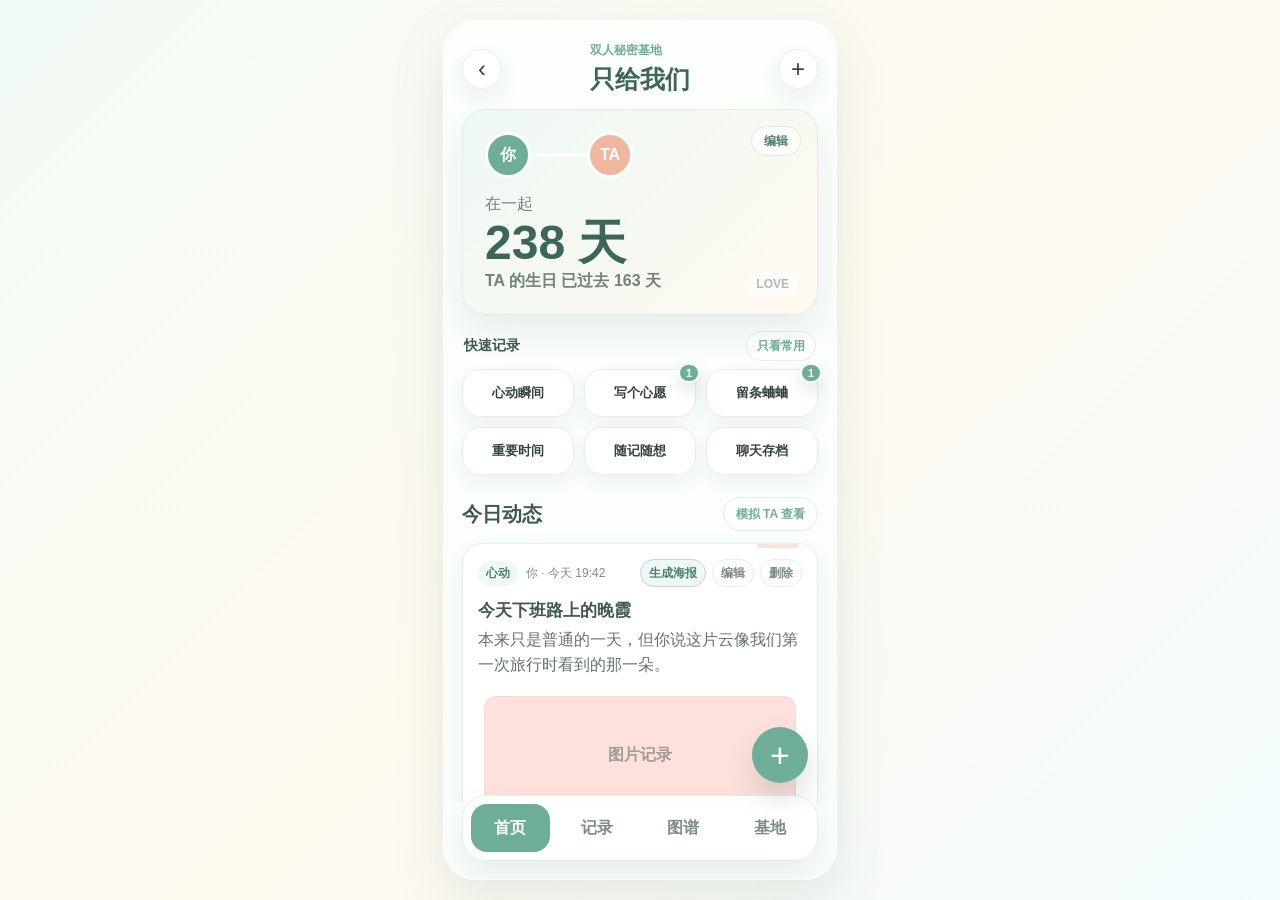
==== commit 2ec3a73a: "Add record poster generation" ====
--- a/only-us-standalone.html
+++ b/only-us-standalone.html
@@ -426,6 +426,12 @@
   color: #6f827b;
 }
 
+.entry-actions .poster-action {
+  border-color: #d8cbe2;
+  background: #f6f3fb;
+  color: #6d5d73;
+}
+
 .feed-meta {
   gap: 8px;
   min-width: 0;
@@ -1092,6 +1098,96 @@
 .base-card p {
   color: var(--muted);
   line-height: 1.6;
+}
+
+.poster-preview {
+  position: relative;
+  display: none;
+  padding: 10px;
+  border: 1px solid var(--line);
+  border-radius: 20px;
+  background: #f8fcfa;
+}
+
+.poster-preview.active {
+  display: block;
+}
+
+.poster-preview img {
+  display: block;
+  width: 100%;
+  border-radius: 16px;
+  background: #fff;
+}
+
+.subject-editor {
+  position: absolute;
+  inset: 10px;
+  display: none;
+  border-radius: 16px;
+  overflow: hidden;
+  cursor: move;
+  touch-action: none;
+  user-select: none;
+}
+
+.subject-editor.active {
+  display: block;
+}
+
+.subject-box {
+  position: absolute;
+  left: 20%;
+  top: 22%;
+  width: 48%;
+  height: 36%;
+  border: 2px dashed rgba(255, 255, 255, 0.98);
+  border-radius: 18px;
+  box-shadow:
+    0 0 0 999px rgba(49, 67, 61, 0.22),
+    0 10px 28px rgba(0, 0, 0, 0.18);
+  touch-action: none;
+}
+
+.subject-box span {
+  position: absolute;
+  top: -1px;
+  left: -1px;
+  padding: 5px 9px;
+  border-radius: 14px 0 12px 0;
+  background: rgba(255, 255, 255, 0.94);
+  color: #4f806f;
+  font-size: 12px;
+  font-weight: 900;
+}
+
+.subject-box i {
+  position: absolute;
+  right: -8px;
+  bottom: -8px;
+  width: 22px;
+  height: 22px;
+  border: 3px solid #fff;
+  border-radius: 50%;
+  background: #6eae99;
+  box-shadow: 0 4px 10px rgba(0, 0, 0, 0.18);
+  cursor: nwse-resize;
+}
+
+.poster-actions {
+  display: none;
+  grid-template-columns: repeat(2, minmax(0, 1fr));
+  gap: 10px;
+}
+
+.poster-actions.active {
+  display: grid;
+}
+
+.poster-modal-card {
+  width: min(430px, calc(100vw - 28px));
+  max-height: calc(100vh - 36px);
+  overflow-y: auto;
 }
 
 .invite-code {
@@ -1698,6 +1794,34 @@
         </label>
 
         <button class="primary-button full" id="saveProfileButton">保存</button>
+      </section>
+    </div>
+
+    <div class="modal-backdrop" id="posterModal" aria-hidden="true">
+      <section class="modal-card poster-modal-card" role="dialog" aria-modal="true" aria-labelledby="posterModalTitle">
+        <div class="modal-header">
+          <div>
+            <p class="eyebrow">记录海报</p>
+            <h2 id="posterModalTitle">把这条记录分享出去</h2>
+          </div>
+          <button class="icon-button" id="closePosterModal" aria-label="关闭">×</button>
+        </div>
+
+        <div class="poster-preview active">
+          <img id="entryPosterImage" alt="由记录生成的分享海报" />
+          <div class="subject-editor" id="subjectEditor" aria-hidden="true">
+            <div class="subject-box" id="subjectBox">
+              <span>主角</span>
+              <i></i>
+            </div>
+          </div>
+        </div>
+        <div class="poster-actions active">
+          <button class="media-button" id="entryPosterAdjustButton">调整主角</button>
+          <button class="media-button" id="entryPosterApplyButton">应用位置</button>
+          <button class="media-button" id="entryPosterDownloadButton">下载海报</button>
+          <button class="primary-button" id="entryPosterShareButton">分享海报</button>
+        </div>
       </section>
     </div>
 
@@ -1910,8 +2034,25 @@
 const daysInput = document.querySelector("#daysInput");
 const toggleQuickButton = document.querySelector("#toggleQuickButton");
 const quickStrip = document.querySelector(".quick-strip");
+const posterModal = document.querySelector("#posterModal");
+const entryPosterImage = document.querySelector("#entryPosterImage");
+const subjectEditor = document.querySelector("#subjectEditor");
+const subjectBox = document.querySelector("#subjectBox");
+const entryPosterAdjustButton = document.querySelector("#entryPosterAdjustButton");
+const entryPosterApplyButton = document.querySelector("#entryPosterApplyButton");
+const entryPosterDownloadButton = document.querySelector("#entryPosterDownloadButton");
+const entryPosterShareButton = document.querySelector("#entryPosterShareButton");
 let inviteImageBlob = null;
 let inviteImageUrl = "";
+let posterBlob = null;
+let posterUrl = "";
+let posterEntryTitle = "两人即宇宙";
+let currentPosterEntryId = null;
+let currentSubjectBox = null;
+let manualSubjectBox = null;
+const manualSubjectBoxes = new Map();
+let subjectDrag = null;
+const posterSize = { width: 900, height: 1280 };
 
 function getShortName(name, fallback) {
   return (name || fallback).trim().slice(0, 2) || fallback;
@@ -2042,6 +2183,7 @@
         </div>
         ${entry.author === "你" || entry.type === "date" || entry.type === "wish" ? `
           <div class="entry-actions">
+            <button class="poster-action" data-entry-poster="${entry.id}">生成海报</button>
             ${entry.type === "date" ? `<button data-home-date="${entry.id}">${entry.showOnHome ? "首页中" : "放首页"}</button>` : ""}
             ${entry.type === "wish" && !entry.wishCompleted ? `<button class="stamp-action" data-complete-wish="${entry.id}">👍 太棒啦</button>` : ""}
             ${entry.type === "wish" && entry.wishCompleted ? `<button class="undo-stamp-action" data-reset-wish="${entry.id}">恢复未完成</button>` : ""}
@@ -2050,7 +2192,7 @@
               <button data-delete-entry="${entry.id}">删除</button>
             ` : ""}
           </div>
-        ` : ""}
+        ` : `<div class="entry-actions"><button class="poster-action" data-entry-poster="${entry.id}">生成海报</button></div>`}
       </div>
       <h3>${entry.title}</h3>
       ${wishStamp}
@@ -2635,6 +2777,537 @@
     return;
   }
   downloadInviteCard();
+  showToast("当前浏览器不支持直接分享，已下载图片");
+}
+
+function loadImageFromUrl(src) {
+  return new Promise((resolve, reject) => {
+    const image = new Image();
+    image.onload = () => resolve(image);
+    image.onerror = () => reject(new Error("image load failed"));
+    image.src = src;
+  });
+}
+
+function drawCoverImage(ctx, image, x, y, width, height) {
+  const sourceRatio = image.width / image.height;
+  const targetRatio = width / height;
+  let sx = 0;
+  let sy = 0;
+  let sw = image.width;
+  let sh = image.height;
+
+  if (sourceRatio > targetRatio) {
+    sw = image.height * targetRatio;
+    sx = (image.width - sw) / 2;
+  } else {
+    sh = image.width / targetRatio;
+    sy = (image.height - sh) / 2;
+  }
+
+  ctx.drawImage(image, sx, sy, sw, sh, x, y, width, height);
+}
+
+function wrapCanvasText(ctx, text, maxWidth, maxLines = 5) {
+  const chars = [...text.replace(/\s+/g, " ").trim()];
+  const lines = [];
+  let current = "";
+  chars.forEach((char) => {
+    const next = current + char;
+    if (ctx.measureText(next).width > maxWidth && current) {
+      lines.push(current);
+      current = char;
+    } else {
+      current = next;
+    }
+  });
+  if (current) lines.push(current);
+  if (lines.length > maxLines) {
+    const clipped = lines.slice(0, maxLines);
+    clipped[maxLines - 1] = `${clipped[maxLines - 1].slice(0, -1)}…`;
+    return clipped;
+  }
+  return lines;
+}
+
+function drawSkyFallback(ctx, width, height) {
+  const sky = ctx.createLinearGradient(0, 0, 0, height);
+  sky.addColorStop(0, "#2c80c7");
+  sky.addColorStop(0.55, "#72b7e6");
+  sky.addColorStop(1, "#eef7fb");
+  ctx.fillStyle = sky;
+  ctx.fillRect(0, 0, width, height);
+
+  const cloud = (x, y, scale, alpha = 0.78) => {
+    ctx.save();
+    ctx.globalAlpha = alpha;
+    const cloudGradient = ctx.createRadialGradient(x, y, 40 * scale, x, y, 170 * scale);
+    cloudGradient.addColorStop(0, "#ffffff");
+    cloudGradient.addColorStop(1, "rgba(255,255,255,0.28)");
+    ctx.fillStyle = cloudGradient;
+    [
+      [0, 20, 90],
+      [78, 0, 105],
+      [175, 35, 120],
+      [-95, 48, 92],
+      [55, 82, 118],
+    ].forEach(([dx, dy, radius]) => {
+      ctx.beginPath();
+      ctx.arc(x + dx * scale, y + dy * scale, radius * scale, 0, Math.PI * 2);
+      ctx.fill();
+    });
+    ctx.restore();
+  };
+
+  cloud(310, 410, 1.15, 0.82);
+  cloud(650, 495, 1, 0.7);
+  cloud(165, 635, 0.8, 0.58);
+
+  const land = ctx.createLinearGradient(0, height * 0.78, 0, height);
+  land.addColorStop(0, "rgba(34,70,49,0.1)");
+  land.addColorStop(1, "rgba(17,43,31,0.72)");
+  ctx.fillStyle = land;
+  ctx.fillRect(0, height * 0.78, width, height * 0.22);
+}
+
+function drawChalkLine(ctx, points, width = 10) {
+  ctx.save();
+  ctx.strokeStyle = "rgba(255,255,255,0.92)";
+  ctx.lineWidth = width;
+  ctx.lineCap = "round";
+  ctx.lineJoin = "round";
+  ctx.shadowColor = "rgba(255,255,255,0.32)";
+  ctx.shadowBlur = 3;
+  for (let offset = -1; offset <= 1; offset += 1) {
+    ctx.beginPath();
+    points.forEach(([x, y], index) => {
+      if (index === 0) ctx.moveTo(x + offset, y);
+      else ctx.lineTo(x + offset, y + offset);
+    });
+    ctx.stroke();
+  }
+  ctx.restore();
+}
+
+function detectSubjectBox(canvas, width, height) {
+  const sampleWidth = 90;
+  const sampleHeight = 128;
+  const sample = document.createElement("canvas");
+  sample.width = sampleWidth;
+  sample.height = sampleHeight;
+  const sampleCtx = sample.getContext("2d", { willReadFrequently: true });
+  sampleCtx.drawImage(canvas, 0, 0, sampleWidth, sampleHeight);
+  const { data } = sampleCtx.getImageData(0, 0, sampleWidth, sampleHeight);
+  const scores = [];
+  let maxScore = 0;
+
+  const lumaAt = (x, y) => {
+    const index = (y * sampleWidth + x) * 4;
+    return data[index] * 0.299 + data[index + 1] * 0.587 + data[index + 2] * 0.114;
+  };
+
+  for (let y = 1; y < sampleHeight - 1; y += 1) {
+    for (let x = 1; x < sampleWidth - 1; x += 1) {
+      const center = lumaAt(x, y);
+      const edge = Math.abs(center - lumaAt(x + 1, y))
+        + Math.abs(center - lumaAt(x - 1, y))
+        + Math.abs(center - lumaAt(x, y + 1))
+        + Math.abs(center - lumaAt(x, y - 1));
+      const index = (y * sampleWidth + x) * 4;
+      const saturation = Math.max(data[index], data[index + 1], data[index + 2])
+        - Math.min(data[index], data[index + 1], data[index + 2]);
+      const centerBias = 1 - Math.min(0.75, Math.hypot((x / sampleWidth) - 0.5, (y / sampleHeight) - 0.5));
+      const score = (edge * 0.72 + saturation * 0.28) * centerBias;
+      scores.push({ x, y, score });
+      maxScore = Math.max(maxScore, score);
+    }
+  }
+
+  const threshold = Math.max(26, maxScore * 0.45);
+  const hot = scores.filter((item) => item.score >= threshold);
+  if (hot.length < 24) {
+    return { x: width * 0.18, y: height * 0.2, width: width * 0.64, height: height * 0.46 };
+  }
+
+  let minX = sampleWidth;
+  let minY = sampleHeight;
+  let maxX = 0;
+  let maxY = 0;
+  hot.forEach(({ x, y }) => {
+    minX = Math.min(minX, x);
+    minY = Math.min(minY, y);
+    maxX = Math.max(maxX, x);
+    maxY = Math.max(maxY, y);
+  });
+
+  const padX = sampleWidth * 0.07;
+  const padY = sampleHeight * 0.07;
+  minX = Math.max(0, minX - padX);
+  minY = Math.max(0, minY - padY);
+  maxX = Math.min(sampleWidth, maxX + padX);
+  maxY = Math.min(sampleHeight, maxY + padY);
+
+  const box = {
+    x: (minX / sampleWidth) * width,
+    y: (minY / sampleHeight) * height,
+    width: ((maxX - minX) / sampleWidth) * width,
+    height: ((maxY - minY) / sampleHeight) * height,
+  };
+
+  if (box.width < width * 0.22 || box.height < height * 0.18) {
+    return { x: width * 0.2, y: height * 0.22, width: width * 0.6, height: height * 0.42 };
+  }
+  return box;
+}
+
+function intersects(a, b) {
+  return !(a.x + a.width < b.x || b.x + b.width < a.x || a.y + a.height < b.y || b.y + b.height < a.y);
+}
+
+function chooseTextLayout(subjectBox, width, height, titleLineCount, bodyLineCount) {
+  const textHeight = titleLineCount * 70 + bodyLineCount * 46 + 86;
+  const candidates = [
+    { x: 68, y: 90, width: width - 136, height: textHeight, name: "top" },
+    { x: 68, y: height - textHeight - 72, width: width - 136, height: textHeight, name: "bottom" },
+    { x: 68, y: Math.max(110, subjectBox.y - textHeight - 44), width: width - 136, height: textHeight, name: "above" },
+    { x: 68, y: Math.min(height - textHeight - 72, subjectBox.y + subjectBox.height + 44), width: width - 136, height: textHeight, name: "below" },
+  ];
+
+  const scoreCandidate = (candidate) => {
+    const overlapPenalty = intersects(candidate, subjectBox) ? 10000 : 0;
+    const edgePenalty = candidate.y < 70 || candidate.y + candidate.height > height - 42 ? 900 : 0;
+    const bottomBonus = candidate.name === "bottom" ? -120 : 0;
+    return overlapPenalty + edgePenalty + bottomBonus + Math.abs(candidate.y - height * 0.68) * 0.15;
+  };
+
+  return candidates.sort((a, b) => scoreCandidate(a) - scoreCandidate(b))[0];
+}
+
+function drawSubjectOutline(ctx, box) {
+  const x = Math.max(42, box.x - 28);
+  const y = Math.max(54, box.y - 30);
+  const right = Math.min(858, box.x + box.width + 28);
+  const bottom = Math.min(1218, box.y + box.height + 28);
+  if (right - x > 780 || bottom - y > 1040) {
+    drawChalkLine(ctx, [[52, 62], [220, 48], [450, 64], [700, 50], [850, 74]], 8);
+    drawChalkLine(ctx, [[64, 90], [48, 360], [64, 680], [50, 1060], [68, 1210]], 8);
+    return;
+  }
+  const midY = y + (bottom - y) * 0.45;
+  drawChalkLine(ctx, [
+    [x, midY],
+    [x + (right - x) * 0.12, y + 18],
+    [x + (right - x) * 0.38, y],
+    [x + (right - x) * 0.64, y + 14],
+    [right - 10, y + (bottom - y) * 0.28],
+    [right, y + (bottom - y) * 0.62],
+    [right - 72, bottom - 12],
+    [x + (right - x) * 0.46, bottom],
+    [x + 28, bottom - 44],
+    [x, midY],
+  ], 10);
+}
+
+function clampSubjectBox(box, width = posterSize.width, height = posterSize.height) {
+  const minWidth = width * 0.14;
+  const minHeight = height * 0.12;
+  const nextWidth = Math.min(width * 0.9, Math.max(minWidth, box.width));
+  const nextHeight = Math.min(height * 0.82, Math.max(minHeight, box.height));
+  return {
+    x: Math.min(width - nextWidth, Math.max(0, box.x)),
+    y: Math.min(height - nextHeight, Math.max(0, box.y)),
+    width: nextWidth,
+    height: nextHeight,
+  };
+}
+
+function setSubjectEditorActive(isActive) {
+  subjectEditor.classList.toggle("active", isActive);
+  subjectEditor.setAttribute("aria-hidden", String(!isActive));
+}
+
+function syncSubjectBoxToEditor(box = currentSubjectBox) {
+  if (!box || !subjectEditor || !subjectBox) return;
+  const editorRect = subjectEditor.getBoundingClientRect();
+  if (!editorRect.width || !editorRect.height) return;
+  subjectBox.style.left = `${(box.x / posterSize.width) * editorRect.width}px`;
+  subjectBox.style.top = `${(box.y / posterSize.height) * editorRect.height}px`;
+  subjectBox.style.width = `${(box.width / posterSize.width) * editorRect.width}px`;
+  subjectBox.style.height = `${(box.height / posterSize.height) * editorRect.height}px`;
+}
+
+function getSubjectBoxFromEditor() {
+  const editorRect = subjectEditor.getBoundingClientRect();
+  const boxRect = subjectBox.getBoundingClientRect();
+  if (!editorRect.width || !editorRect.height) return currentSubjectBox;
+  return clampSubjectBox({
+    x: ((boxRect.left - editorRect.left) / editorRect.width) * posterSize.width,
+    y: ((boxRect.top - editorRect.top) / editorRect.height) * posterSize.height,
+    width: (boxRect.width / editorRect.width) * posterSize.width,
+    height: (boxRect.height / editorRect.height) * posterSize.height,
+  });
+}
+
+function startSubjectDrag(event, mode) {
+  if (!currentSubjectBox) return;
+  event.preventDefault();
+  event.stopPropagation();
+  const editorRect = subjectEditor.getBoundingClientRect();
+  const boxRect = subjectBox.getBoundingClientRect();
+  subjectDrag = {
+    mode,
+    startX: event.clientX,
+    startY: event.clientY,
+    editorWidth: editorRect.width,
+    editorHeight: editorRect.height,
+    left: boxRect.left - editorRect.left,
+    top: boxRect.top - editorRect.top,
+    width: boxRect.width,
+    height: boxRect.height,
+  };
+  subjectBox.setPointerCapture?.(event.pointerId);
+}
+
+function updateSubjectDrag(event) {
+  if (!subjectDrag) return;
+  const minWidth = subjectDrag.editorWidth * 0.14;
+  const minHeight = subjectDrag.editorHeight * 0.12;
+  const deltaX = event.clientX - subjectDrag.startX;
+  const deltaY = event.clientY - subjectDrag.startY;
+  let left = subjectDrag.left;
+  let top = subjectDrag.top;
+  let width = subjectDrag.width;
+  let height = subjectDrag.height;
+
+  if (subjectDrag.mode === "resize") {
+    width = Math.min(subjectDrag.editorWidth - left, Math.max(minWidth, subjectDrag.width + deltaX));
+    height = Math.min(subjectDrag.editorHeight - top, Math.max(minHeight, subjectDrag.height + deltaY));
+  } else {
+    left = Math.min(subjectDrag.editorWidth - width, Math.max(0, subjectDrag.left + deltaX));
+    top = Math.min(subjectDrag.editorHeight - height, Math.max(0, subjectDrag.top + deltaY));
+  }
+
+  subjectBox.style.left = `${left}px`;
+  subjectBox.style.top = `${top}px`;
+  subjectBox.style.width = `${width}px`;
+  subjectBox.style.height = `${height}px`;
+}
+
+function finishSubjectDrag() {
+  if (!subjectDrag) return;
+  manualSubjectBox = getSubjectBoxFromEditor();
+  currentSubjectBox = manualSubjectBox;
+  subjectDrag = null;
+}
+
+function drawChalkDoodles(ctx, width, height, subjectBox) {
+  ctx.save();
+  ctx.globalAlpha = 0.95;
+
+  drawChalkLine(ctx, [[34, 38], [190, 30], [392, 42], [620, 32], [862, 44]], 9);
+  drawChalkLine(ctx, [[28, 40], [38, 260], [30, 520], [42, 830], [34, 1240]], 9);
+  drawChalkLine(ctx, [[866, 48], [852, 282], [872, 548], [858, 846], [870, 1238]], 9);
+  drawChalkLine(ctx, [[38, 1242], [250, 1256], [520, 1240], [866, 1250]], 9);
+
+  drawSubjectOutline(ctx, subjectBox);
+  drawChalkLine(ctx, [[180, 680], [115, 746], [250, 708], [215, 815]], 14);
+  drawChalkLine(ctx, [[112, 920], [335, 912]], 12);
+
+  ctx.strokeStyle = "rgba(255,255,255,0.92)";
+  ctx.lineWidth = 10;
+  ctx.lineCap = "round";
+  ctx.setLineDash([52, 32]);
+  ctx.beginPath();
+  ctx.arc(662, 310, 130, -0.35, Math.PI * 1.25);
+  ctx.stroke();
+  ctx.setLineDash([]);
+
+  ctx.beginPath();
+  ctx.ellipse(600, 150, 88, 36, 0.72, 0, Math.PI * 2);
+  ctx.stroke();
+  ctx.beginPath();
+  ctx.moveTo(520, 168);
+  ctx.lineTo(705, 182);
+  ctx.lineTo(785, 132);
+  ctx.lineTo(724, 222);
+  ctx.lineTo(620, 200);
+  ctx.stroke();
+
+  ctx.lineWidth = 13;
+  ctx.beginPath();
+  ctx.ellipse(342, 455, 20, 44, 0, 0, Math.PI * 2);
+  ctx.stroke();
+  ctx.beginPath();
+  ctx.ellipse(420, 452, 20, 44, 0, 0, Math.PI * 2);
+  ctx.stroke();
+  ctx.lineWidth = 9;
+  ctx.beginPath();
+  ctx.arc(382, 515, 15, 0.2, Math.PI - 0.2);
+  ctx.stroke();
+
+  drawChalkLine(ctx, [[72, 965], [46, 1005], [74, 1040]], 8);
+  drawChalkLine(ctx, [[800, 1030], [848, 1060], [810, 1098]], 8);
+  ctx.restore();
+}
+
+function drawOutlinedText(ctx, text, x, y, options = {}) {
+  const {
+    font = "bold 54px sans-serif",
+    fill = "#ffffff",
+    stroke = "rgba(255,255,255,0.96)",
+    shadow = "rgba(20,32,28,0.38)",
+    lineWidth = 10,
+    align = "left",
+  } = options;
+  ctx.save();
+  ctx.font = font;
+  ctx.textAlign = align;
+  ctx.lineJoin = "round";
+  ctx.lineCap = "round";
+  ctx.shadowColor = shadow;
+  ctx.shadowBlur = 12;
+  ctx.shadowOffsetY = 4;
+  ctx.strokeStyle = stroke;
+  ctx.lineWidth = lineWidth;
+  ctx.strokeText(text, x, y);
+  ctx.shadowBlur = 0;
+  ctx.shadowOffsetY = 0;
+  ctx.fillStyle = fill;
+  ctx.fillText(text, x, y);
+  ctx.restore();
+}
+
+function drawWrappedOutlinedText(ctx, lines, x, y, lineHeight, options = {}) {
+  lines.forEach((line, index) => {
+    drawOutlinedText(ctx, line, x, y + index * lineHeight, options);
+  });
+}
+
+async function generateEntryPoster(entryId) {
+  const entry = entries.find((item) => item.id === entryId);
+  if (!entry) return;
+  currentPosterEntryId = entryId;
+  const canvas = document.createElement("canvas");
+  const { width, height } = posterSize;
+  canvas.width = width;
+  canvas.height = height;
+  const ctx = canvas.getContext("2d");
+
+  if (entry.imageUrl) {
+    try {
+      const image = await loadImageFromUrl(entry.imageUrl);
+      drawCoverImage(ctx, image, 0, 0, width, height);
+    } catch (error) {
+      drawSkyFallback(ctx, width, height);
+    }
+  } else {
+    drawSkyFallback(ctx, width, height);
+  }
+
+  const savedSubjectBox = manualSubjectBoxes.get(entryId);
+  const subjectBox = savedSubjectBox
+    ? clampSubjectBox(savedSubjectBox, width, height)
+    : detectSubjectBox(canvas, width, height);
+  currentSubjectBox = subjectBox;
+  manualSubjectBox = savedSubjectBox || null;
+
+  const soft = ctx.createLinearGradient(0, 0, 0, height);
+  soft.addColorStop(0, "rgba(0,0,0,0.02)");
+  soft.addColorStop(0.54, "rgba(0,0,0,0)");
+  soft.addColorStop(0.86, "rgba(20,32,28,0.24)");
+  soft.addColorStop(1, "rgba(10,22,20,0.5)");
+  ctx.fillStyle = soft;
+  ctx.fillRect(0, 0, width, height);
+
+  const type = typeMap[entry.type];
+  const isCoveredWhisper = entry.type === "whisper" && entry.locked;
+  const posterText = isCoveredWhisper
+    ? "这条蛐蛐还盖着，等准备好再拆开。"
+    : entry.body;
+  posterEntryTitle = entry.title || "两人即宇宙";
+
+  ctx.font = "bold 58px sans-serif";
+  const titleLines = wrapCanvasText(ctx, entry.title, width - 140, 2);
+  ctx.font = "34px sans-serif";
+  const lines = wrapCanvasText(ctx, posterText, width - 140, 4);
+  const textLayout = chooseTextLayout(subjectBox, width, height, titleLines.length, lines.length);
+
+  drawChalkDoodles(ctx, width, height, subjectBox);
+
+  drawWrappedOutlinedText(ctx, titleLines, textLayout.x, textLayout.y + 62, 70, {
+    font: "bold 58px sans-serif",
+    fill: "#31433d",
+    stroke: "rgba(255,255,255,0.94)",
+    lineWidth: 14,
+  });
+
+  drawWrappedOutlinedText(ctx, lines, textLayout.x + 4, textLayout.y + 62 + titleLines.length * 70 + 24, 46, {
+    font: "34px sans-serif",
+    fill: "#405950",
+    stroke: "rgba(255,255,255,0.92)",
+    lineWidth: 10,
+    shadow: "rgba(20,32,28,0.3)",
+  });
+
+  const tagY = Math.min(height - 50, textLayout.y + textLayout.height - 12);
+  drawOutlinedText(ctx, `#${type.tag}`, textLayout.x + 4, tagY, {
+    font: "bold 30px sans-serif",
+    fill: "#4f806f",
+    stroke: "rgba(255,255,255,0.95)",
+    lineWidth: 9,
+  });
+  drawOutlinedText(ctx, "两人即宇宙", width - 62, height - 40, {
+    font: "bold 28px sans-serif",
+    fill: "#31433d",
+    stroke: "rgba(255,255,255,0.9)",
+    lineWidth: 8,
+    align: "right",
+  });
+
+  return new Promise((resolve) => {
+    canvas.toBlob((blob) => {
+      posterBlob = blob;
+      if (posterUrl) URL.revokeObjectURL(posterUrl);
+      posterUrl = URL.createObjectURL(blob);
+      entryPosterImage.src = posterUrl;
+      posterModal.classList.add("active");
+      posterModal.setAttribute("aria-hidden", "false");
+      setSubjectEditorActive(false);
+      requestAnimationFrame(() => syncSubjectBoxToEditor(subjectBox));
+      resolve(blob);
+    }, "image/png");
+  });
+}
+
+function downloadPoster() {
+  if (!posterUrl) return;
+  const link = document.createElement("a");
+  link.href = posterUrl;
+  link.download = `${posterEntryTitle}-分享海报.png`;
+  document.body.appendChild(link);
+  link.click();
+  link.remove();
+}
+
+function closePosterModal() {
+  posterModal.classList.remove("active");
+  posterModal.setAttribute("aria-hidden", "true");
+  setSubjectEditorActive(false);
+  subjectDrag = null;
+}
+
+async function sharePoster() {
+  if (!posterBlob) return;
+  const file = new File([posterBlob], `${posterEntryTitle}-分享海报.png`, { type: "image/png" });
+  if (navigator.canShare?.({ files: [file] })) {
+    await navigator.share({
+      title: "两人即宇宙",
+      text: "分享一张我们的小宇宙海报",
+      files: [file],
+    });
+    return;
+  }
+  downloadPoster();
   showToast("当前浏览器不支持直接分享，已下载图片");
 }
 
@@ -2883,6 +3556,35 @@
 downloadInviteButton.addEventListener("click", downloadInviteCard);
 document.querySelector("#backButton").addEventListener("click", () => switchTab("home"));
 document.querySelector("#recordAddButton").addEventListener("click", () => openComposer("moment"));
+document.querySelector("#closePosterModal").addEventListener("click", closePosterModal);
+entryPosterAdjustButton.addEventListener("click", () => {
+  if (!currentSubjectBox) return;
+  const nextActive = !subjectEditor.classList.contains("active");
+  setSubjectEditorActive(nextActive);
+  if (nextActive) {
+    syncSubjectBoxToEditor(currentSubjectBox);
+    showToast("拖动主角框，尽量把人物或重点物体圈住");
+  }
+});
+entryPosterApplyButton.addEventListener("click", () => {
+  if (!currentPosterEntryId) return;
+  const nextBox = getSubjectBoxFromEditor();
+  if (!nextBox) return;
+  manualSubjectBox = nextBox;
+  manualSubjectBoxes.set(currentPosterEntryId, nextBox);
+  generateEntryPoster(currentPosterEntryId).then(() => showToast("已按新的主角位置重新生成"));
+});
+entryPosterDownloadButton.addEventListener("click", downloadPoster);
+entryPosterShareButton.addEventListener("click", () => {
+  sharePoster().catch(() => showToast("分享被取消或当前浏览器不支持"));
+});
+subjectBox.addEventListener("pointerdown", (event) => startSubjectDrag(event, "move"));
+subjectBox.querySelector("i").addEventListener("pointerdown", (event) => startSubjectDrag(event, "resize"));
+window.addEventListener("pointermove", updateSubjectDrag);
+window.addEventListener("pointerup", finishSubjectDrag);
+window.addEventListener("resize", () => {
+  if (subjectEditor.classList.contains("active")) syncSubjectBoxToEditor(currentSubjectBox);
+});
 document.querySelector("#resetGraphButton").addEventListener("click", () => {
   removedKeywords.clear();
   renderGraph();
@@ -2907,6 +3609,11 @@
   const completeWishButton = event.target.closest("[data-complete-wish]");
   const resetWishButton = event.target.closest("[data-reset-wish]");
   const reactionButton = event.target.closest("[data-react-entry]");
+  const posterButton = event.target.closest("[data-entry-poster]");
+  if (posterButton) {
+    generateEntryPoster(Number(posterButton.dataset.entryPoster)).then(() => showToast("记录海报已生成"));
+    return;
+  }
   if (reactionButton) {
     toggleReaction(Number(reactionButton.dataset.reactEntry), reactionButton.dataset.reaction);
     return;
@@ -2951,6 +3658,7 @@
   const completeWishButton = event.target.closest("[data-complete-wish]");
   const resetWishButton = event.target.closest("[data-reset-wish]");
   const reactionButton = event.target.closest("[data-react-entry]");
+  const posterButton = event.target.closest("[data-entry-poster]");
 
   if (folder) {
     selectedRecordType = folder.dataset.recordType;
@@ -2969,6 +3677,11 @@
     const id = Number(commentButton.dataset.addComment);
     const input = recordDetail.querySelector(`[data-comment-input="${id}"]`);
     addComment(id, input?.value || "");
+    return;
+  }
+
+  if (posterButton) {
+    generateEntryPoster(Number(posterButton.dataset.entryPoster)).then(() => showToast("记录海报已生成"));
     return;
   }
 
@@ -3095,6 +3808,10 @@
   if (event.target === profileModal) closeProfileEditor();
 });
 
+posterModal.addEventListener("click", (event) => {
+  if (event.target === posterModal) closePosterModal();
+});
+
 const inviteParam = new URLSearchParams(window.location.search).get("invite");
 if (inviteParam) {
   showJoinEntry(inviteParam.toUpperCase());
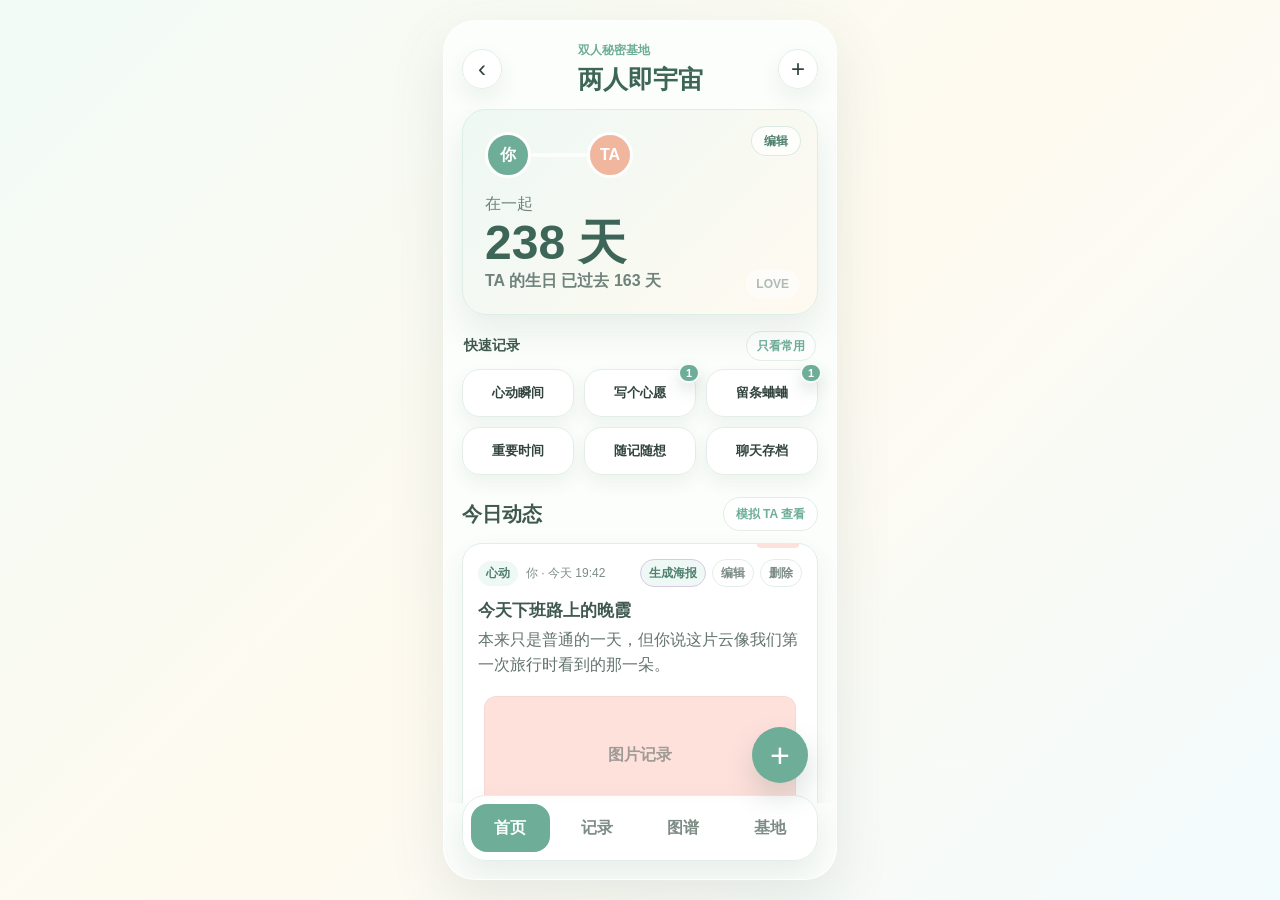
==== commit 82dc1be4: "Rename app title to two person universe" ====
--- a/only-us-standalone.html
+++ b/only-us-standalone.html
@@ -3,8 +3,8 @@
   <head>
     <meta charset="UTF-8" />
     <meta name="viewport" content="width=device-width, initial-scale=1.0" />
-    <title>只给我们</title>
-    <style>
+    <title>两人即宇宙</title>
+    <style>
 :root {
   color-scheme: light;
   --bg: #f7fbf8;
@@ -1546,17 +1546,17 @@
     border-radius: 0;
   }
 }
-
+
 </style>
   </head>
   <body>
-    <main class="phone-shell" aria-label="只给我们小程序原型">
+    <main class="phone-shell" aria-label="两人即宇宙小程序原型">
       <section class="app-screen" id="app">
         <header class="topbar">
           <button class="icon-button" id="backButton" aria-label="返回">‹</button>
           <div>
             <p class="eyebrow">双人秘密基地</p>
-            <h1>只给我们</h1>
+            <h1>两人即宇宙</h1>
           </div>
           <button class="icon-button" id="inviteButton" aria-label="邀请另一半">+</button>
         </header>
@@ -1759,7 +1759,7 @@
         </div>
 
         <div class="invite-preview">
-          <img id="inviteImage" alt="只给我们的邀请卡片" />
+          <img id="inviteImage" alt="两人即宇宙邀请卡片" />
         </div>
 
         <div class="invite-actions">
@@ -1827,7 +1827,7 @@
 
     <div class="toast" id="toast"></div>
 
-    <script>
+    <script>
 const typeMap = {
   moment: { label: "Moments", title: "记录心动瞬间", tag: "心动", color: "#ffe1dc", icon: "✨", desc: "心动或感动的瞬间" },
   wish: { label: "心语心愿", title: "写下一个心愿", tag: "心愿", color: "#cde8dc", icon: "🎁", desc: "想要、期待与暗示" },
@@ -2699,7 +2699,7 @@
 
   ctx.fillStyle = "#31433d";
   ctx.font = "bold 74px sans-serif";
-  ctx.fillText("只给我们", width / 2, 330);
+  ctx.fillText("两人即宇宙", width / 2, 330);
 
   ctx.fillStyle = "#63736e";
   ctx.font = "30px sans-serif";
@@ -2759,7 +2759,7 @@
   if (!inviteImageUrl) return;
   const link = document.createElement("a");
   link.href = inviteImageUrl;
-  link.download = "只给我们-邀请卡片.png";
+  link.download = "两人即宇宙-邀请卡片.png";
   document.body.appendChild(link);
   link.click();
   link.remove();
@@ -2767,10 +2767,10 @@
 
 async function shareInviteCard() {
   if (!inviteImageBlob) await generateInviteCard();
-  const file = new File([inviteImageBlob], "只给我们-邀请卡片.png", { type: "image/png" });
+  const file = new File([inviteImageBlob], "两人即宇宙-邀请卡片.png", { type: "image/png" });
   if (navigator.canShare?.({ files: [file] })) {
     await navigator.share({
-      title: "只给我们",
+      title: "两人即宇宙",
       text: `邀请你加入我们的双人秘密基地：${inviteUrl}`,
       files: [file],
     });
@@ -3820,8 +3820,8 @@
 renderProfile();
 renderQuickActions();
 renderFeed();
-
+
 </script>
   </body>
 </html>
-
+
